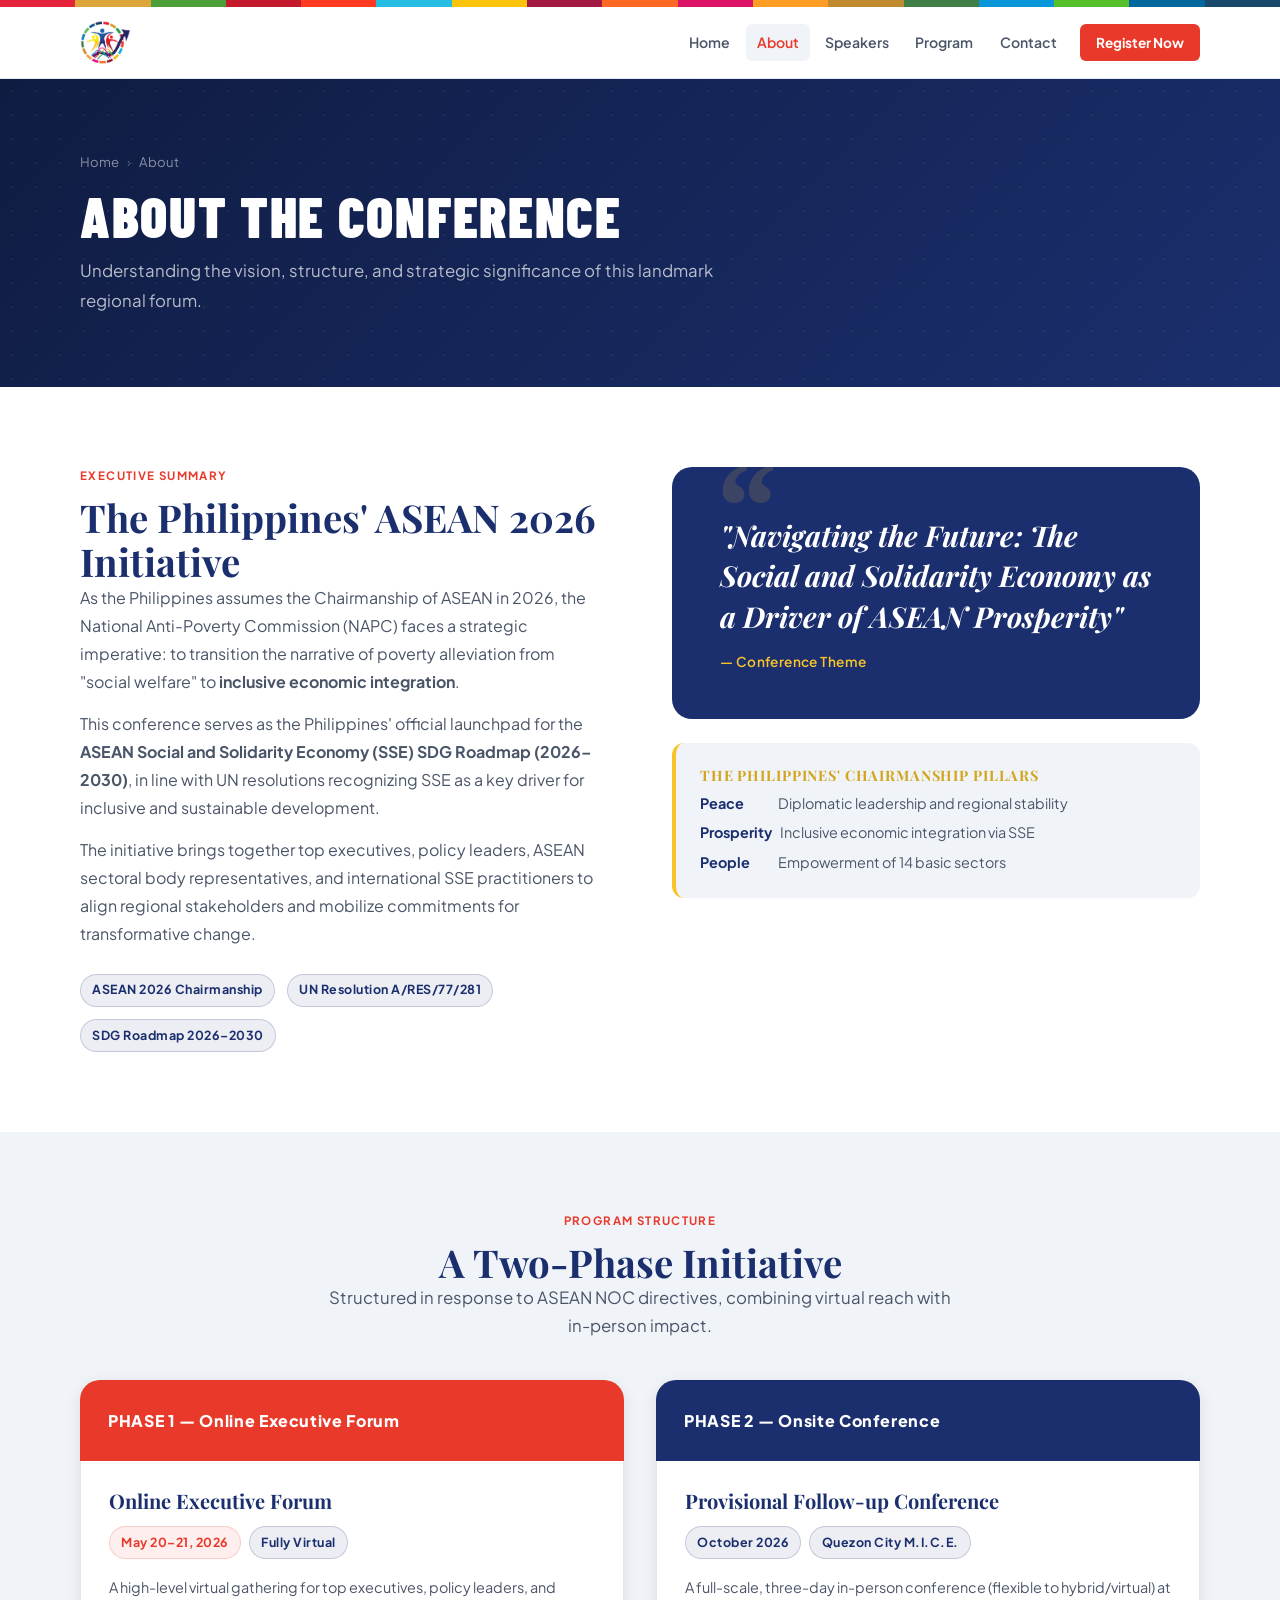
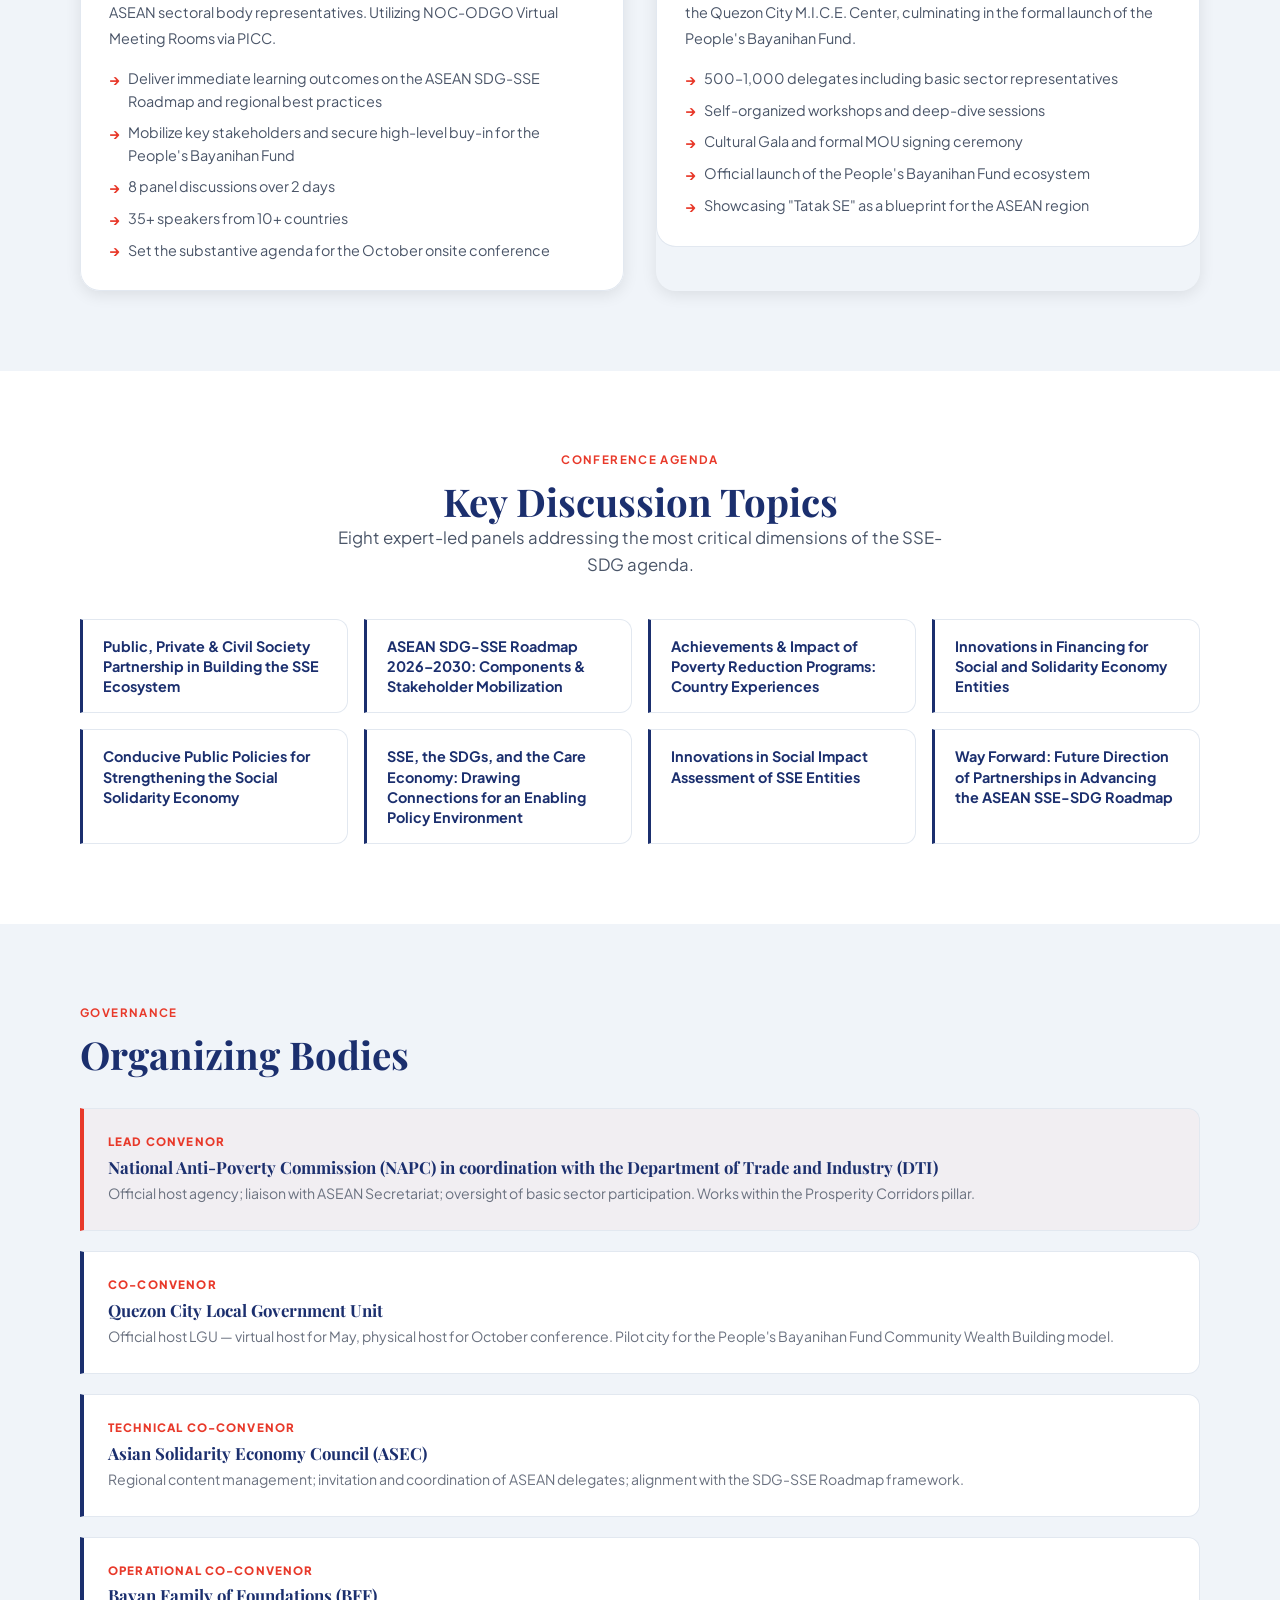
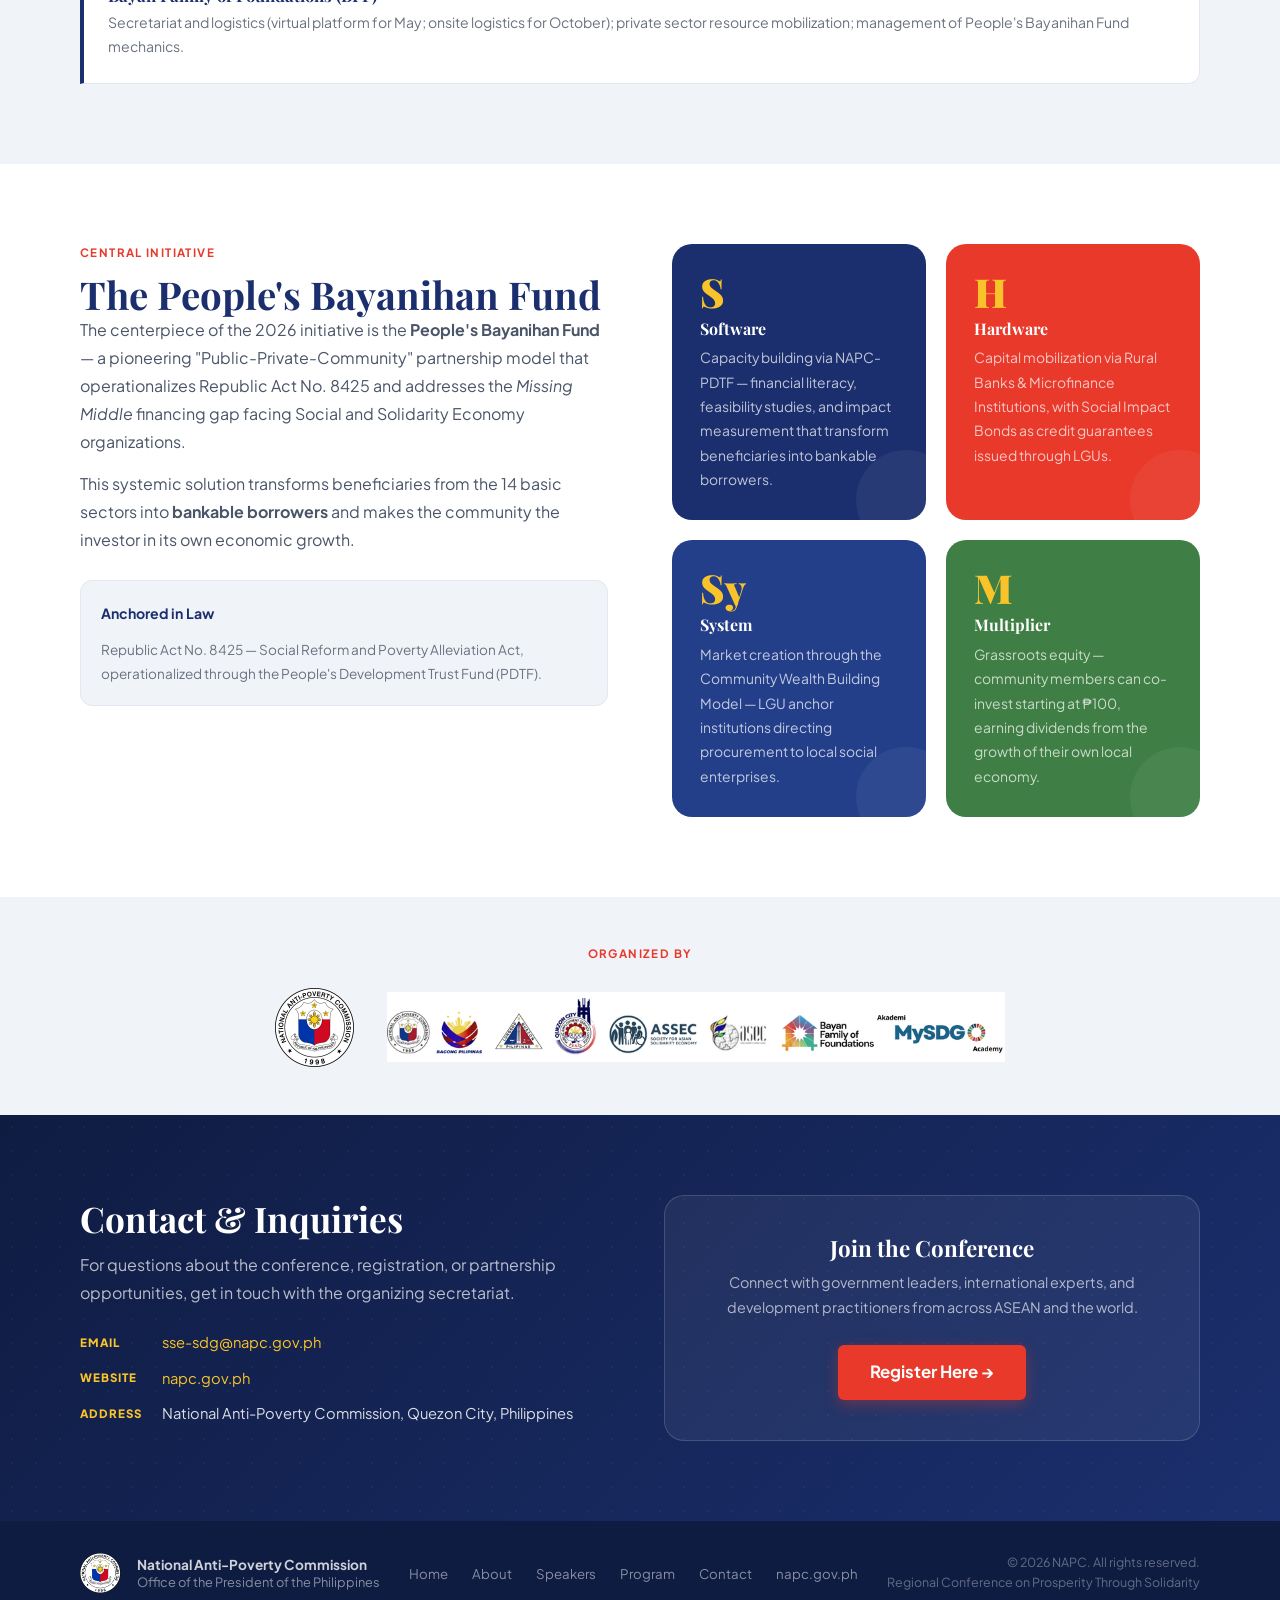
==== about.html @ ad2b01b1 "Initial site build — Regional Conference on Prosperity Through Solidarity 4-page static conference w" ====
<!DOCTYPE html>
<html lang="en">
<head>
  <meta charset="UTF-8">
  <meta name="viewport" content="width=device-width, initial-scale=1.0">
  <meta name="description" content="About the Regional Conference on Prosperity Through Solidarity — the Philippines' flagship ASEAN 2026 event advancing the SSE-SDG Roadmap.">
  <title>About the Conference | Regional Conference on Prosperity Through Solidarity</title>
  <link rel="icon" type="image/png" href="assets/ASEAN SSE-SDG Logos (1).png">
  <link rel="preconnect" href="https://fonts.googleapis.com">
  <link rel="preconnect" href="https://fonts.gstatic.com" crossorigin>
  <link href="https://fonts.googleapis.com/css2?family=Barlow+Condensed:wght@800;900&family=Playfair+Display:ital,wght@0,700;0,900;1,700&family=Plus+Jakarta+Sans:wght@400;500;600;700;800&display=swap" rel="stylesheet">
  <link rel="stylesheet" href="css/styles.css">
</head>
<body>

  <div class="sdg-stripe" aria-hidden="true"></div>

  <nav class="navbar" role="navigation" aria-label="Main navigation">
    <div class="navbar__inner">
      <a href="index.html" class="navbar__logo" aria-label="Conference Home">
        <img src="assets/final ASEAN SSE-SDG Logos.png" alt="Regional Conference on Prosperity Through Solidarity">
      </a>
      <div class="navbar__links">
        <a href="index.html">Home</a>
        <a href="about.html">About</a>
        <a href="speakers.html">Speakers</a>
        <a href="program.html">Program</a>
        <a href="#contact">Contact</a>
        <a href="https://script.google.com/a/macros/napc.gov.ph/s/AKfycbzZeXtimzS8iBM3LqW06zcAxijjSIMkzH2sVChoLCI9BYq02bqpEBQk8j2as5JsU5Lc/exec"
           class="btn-register-nav" target="_blank" rel="noopener noreferrer">Register Now</a>
      </div>
      <button class="navbar__burger" aria-label="Toggle navigation menu" aria-expanded="false">
        <span></span><span></span><span></span>
      </button>
    </div>
  </nav>

  <div class="navbar__mobile" role="navigation" aria-label="Mobile navigation">
    <a href="index.html">Home</a>
    <a href="about.html">About</a>
    <a href="speakers.html">Speakers</a>
    <a href="program.html">Program</a>
    <a href="#contact">Contact</a>
    <a href="https://script.google.com/a/macros/napc.gov.ph/s/AKfycbzZeXtimzS8iBM3LqW06zcAxijjSIMkzH2sVChoLCI9BYq02bqpEBQk8j2as5JsU5Lc/exec"
       class="btn-register-mobile" target="_blank" rel="noopener noreferrer">Register Now →</a>
  </div>

  <!-- ── Page Hero ─────────────────────────────────────── -->
  <section class="page-hero" aria-labelledby="page-title">
    <div class="container">
      <nav class="breadcrumb" aria-label="Breadcrumb">
        <a href="index.html">Home</a>
        <span class="breadcrumb__sep" aria-hidden="true">›</span>
        <span aria-current="page">About</span>
      </nav>
      <h1 id="page-title">About the Conference</h1>
      <p>Understanding the vision, structure, and strategic significance of this landmark regional forum.</p>
    </div>
  </section>

  <!-- ── Executive Summary ─────────────────────────────── -->
  <section class="section" aria-labelledby="summary-heading">
    <div class="container">
      <div class="grid-2" style="align-items:start; gap:4rem;">
        <div class="reveal">
          <span class="section-label">Executive Summary</span>
          <h2 id="summary-heading">The Philippines' ASEAN 2026 Initiative</h2>
          <p>As the Philippines assumes the Chairmanship of ASEAN in 2026, the National Anti-Poverty Commission (NAPC) faces a strategic imperative: to transition the narrative of poverty alleviation from "social welfare" to <strong>inclusive economic integration</strong>.</p>
          <p>This conference serves as the Philippines' official launchpad for the <strong>ASEAN Social and Solidarity Economy (SSE) SDG Roadmap (2026–2030)</strong>, in line with UN resolutions recognizing SSE as a key driver for inclusive and sustainable development.</p>
          <p>The initiative brings together top executives, policy leaders, ASEAN sectoral body representatives, and international SSE practitioners to align regional stakeholders and mobilize commitments for transformative change.</p>
          <br>
          <div style="display:flex;gap:.75rem;flex-wrap:wrap;">
            <span class="badge badge--navy">ASEAN 2026 Chairmanship</span>
            <span class="badge badge--navy">UN Resolution A/RES/77/281</span>
            <span class="badge badge--navy">SDG Roadmap 2026–2030</span>
          </div>
        </div>
        <div class="reveal reveal-delay-2">
          <div class="pullquote">
            "Navigating the Future: The Social and Solidarity Economy as a Driver of ASEAN Prosperity"
            <cite>— Conference Theme</cite>
          </div>
          <div style="margin-top:1.5rem;padding:1.5rem;background:var(--c-surface);border-radius:var(--r-md);border-left:4px solid var(--c-gold);">
            <h4 style="font-size:.9rem;text-transform:uppercase;letter-spacing:.06em;color:var(--c-gold-dark);margin-bottom:.5rem;">The Philippines' Chairmanship Pillars</h4>
            <div style="display:flex;flex-direction:column;gap:.4rem;">
              <div style="font-size:.9rem;color:var(--c-text-2);display:flex;gap:.5rem;"><strong style="color:var(--c-navy);min-width:70px;">Peace</strong> Diplomatic leadership and regional stability</div>
              <div style="font-size:.9rem;color:var(--c-text-2);display:flex;gap:.5rem;"><strong style="color:var(--c-navy);min-width:70px;">Prosperity</strong> Inclusive economic integration via SSE</div>
              <div style="font-size:.9rem;color:var(--c-text-2);display:flex;gap:.5rem;"><strong style="color:var(--c-navy);min-width:70px;">People</strong> Empowerment of 14 basic sectors</div>
            </div>
          </div>
        </div>
      </div>
    </div>
  </section>

  <!-- ── Two-Phase Structure ───────────────────────────── -->
  <section class="section section--surface" aria-labelledby="phases-heading">
    <div class="container">
      <div class="text-center reveal" style="margin-bottom:2.5rem;">
        <span class="section-label">Program Structure</span>
        <h2 id="phases-heading">A Two-Phase Initiative</h2>
        <p class="section-sub">Structured in response to ASEAN NOC directives, combining virtual reach with in-person impact.</p>
      </div>
      <div class="grid-2">
        <div class="phase-card reveal reveal-delay-1">
          <div class="phase-card__header phase-card__header--red">
            PHASE 1 — Online Executive Forum
          </div>
          <div class="phase-card__body">
            <h3>Online Executive Forum</h3>
            <div class="phase-card__meta">
              <span class="badge badge--red">May 20–21, 2026</span>
              <span class="badge badge--navy">Fully Virtual</span>
            </div>
            <p style="font-size:.9rem;color:var(--c-text-2);margin-bottom:1rem;">A high-level virtual gathering for top executives, policy leaders, and ASEAN sectoral body representatives. Utilizing NOC-ODGO Virtual Meeting Rooms via PICC.</p>
            <ul>
              <li>Deliver immediate learning outcomes on the ASEAN SDG-SSE Roadmap and regional best practices</li>
              <li>Mobilize key stakeholders and secure high-level buy-in for the People's Bayanihan Fund</li>
              <li>8 panel discussions over 2 days</li>
              <li>35+ speakers from 10+ countries</li>
              <li>Set the substantive agenda for the October onsite conference</li>
            </ul>
          </div>
        </div>
        <div class="phase-card reveal reveal-delay-2">
          <div class="phase-card__header phase-card__header--navy">
            PHASE 2 — Onsite Conference
          </div>
          <div class="phase-card__body">
            <h3>Provisional Follow-up Conference</h3>
            <div class="phase-card__meta">
              <span class="badge badge--navy">October 2026</span>
              <span class="badge badge--navy">Quezon City M.I.C.E.</span>
            </div>
            <p style="font-size:.9rem;color:var(--c-text-2);margin-bottom:1rem;">A full-scale, three-day in-person conference (flexible to hybrid/virtual) at the Quezon City M.I.C.E. Center, culminating in the formal launch of the People's Bayanihan Fund.</p>
            <ul>
              <li>500–1,000 delegates including basic sector representatives</li>
              <li>Self-organized workshops and deep-dive sessions</li>
              <li>Cultural Gala and formal MOU signing ceremony</li>
              <li>Official launch of the People's Bayanihan Fund ecosystem</li>
              <li>Showcasing "Tatak SE" as a blueprint for the ASEAN region</li>
            </ul>
          </div>
        </div>
      </div>
    </div>
  </section>

  <!-- ── Panel Topics ──────────────────────────────────── -->
  <section class="section" aria-labelledby="topics-heading">
    <div class="container">
      <div class="text-center reveal" style="margin-bottom:2rem;">
        <span class="section-label">Conference Agenda</span>
        <h2 id="topics-heading">Key Discussion Topics</h2>
        <p class="section-sub">Eight expert-led panels addressing the most critical dimensions of the SSE-SDG agenda.</p>
      </div>
      <div class="topics-grid reveal reveal-delay-1">
        <div class="topic-card">
          <div class="topic-card__text">Public, Private &amp; Civil Society Partnership in Building the SSE Ecosystem</div>
        </div>
        <div class="topic-card">
          <div class="topic-card__text">ASEAN SDG-SSE Roadmap 2026–2030: Components &amp; Stakeholder Mobilization</div>
        </div>
        <div class="topic-card">
          <div class="topic-card__text">Achievements &amp; Impact of Poverty Reduction Programs: Country Experiences</div>
        </div>
        <div class="topic-card">
          <div class="topic-card__text">Innovations in Financing for Social and Solidarity Economy Entities</div>
        </div>
        <div class="topic-card">
          <div class="topic-card__text">Conducive Public Policies for Strengthening the Social Solidarity Economy</div>
        </div>
        <div class="topic-card">
          <div class="topic-card__text">SSE, the SDGs, and the Care Economy: Drawing Connections for an Enabling Policy Environment</div>
        </div>
        <div class="topic-card">
          <div class="topic-card__text">Innovations in Social Impact Assessment of SSE Entities</div>
        </div>
        <div class="topic-card">
          <div class="topic-card__text">Way Forward: Future Direction of Partnerships in Advancing the ASEAN SSE-SDG Roadmap</div>
        </div>
      </div>
    </div>
  </section>

  <!-- ── Organizing Bodies ─────────────────────────────── -->
  <section class="section section--surface" aria-labelledby="org-heading">
    <div class="container">
      <div class="reveal" style="margin-bottom:2rem;">
        <span class="section-label">Governance</span>
        <h2 id="org-heading">Organizing Bodies</h2>
      </div>
      <div class="convenors-grid reveal reveal-delay-1">
        <div class="convenor-card convenor-card--lead">
          <div class="convenor-card__label">Lead Convenor</div>
          <h3>National Anti-Poverty Commission (NAPC) in coordination with the Department of Trade and Industry (DTI)</h3>
          <p>Official host agency; liaison with ASEAN Secretariat; oversight of basic sector participation. Works within the Prosperity Corridors pillar.</p>
        </div>
        <div class="convenor-card">
          <div class="convenor-card__label">Co-Convenor</div>
          <h3>Quezon City Local Government Unit</h3>
          <p>Official host LGU — virtual host for May, physical host for October conference. Pilot city for the People's Bayanihan Fund Community Wealth Building model.</p>
        </div>
        <div class="convenor-card">
          <div class="convenor-card__label">Technical Co-Convenor</div>
          <h3>Asian Solidarity Economy Council (ASEC)</h3>
          <p>Regional content management; invitation and coordination of ASEAN delegates; alignment with the SDG-SSE Roadmap framework.</p>
        </div>
        <div class="convenor-card">
          <div class="convenor-card__label">Operational Co-Convenor</div>
          <h3>Bayan Family of Foundations (BFF)</h3>
          <p>Secretariat and logistics (virtual platform for May; onsite logistics for October); private sector resource mobilization; management of People's Bayanihan Fund mechanics.</p>
        </div>
      </div>
    </div>
  </section>

  <!-- ── People's Bayanihan Fund ───────────────────────── -->
  <section class="section" aria-labelledby="fund-heading">
    <div class="container">
      <div class="grid-2" style="align-items:start;gap:4rem;">
        <div class="reveal">
          <span class="section-label">Central Initiative</span>
          <h2 id="fund-heading">The People's Bayanihan Fund</h2>
          <p>The centerpiece of the 2026 initiative is the <strong>People's Bayanihan Fund</strong> — a pioneering "Public-Private-Community" partnership model that operationalizes Republic Act No. 8425 and addresses the <em>Missing Middle</em> financing gap facing Social and Solidarity Economy organizations.</p>
          <p>This systemic solution transforms beneficiaries from the 14 basic sectors into <strong>bankable borrowers</strong> and makes the community the investor in its own economic growth.</p>
          <br>
          <div style="padding:1.25rem;border-radius:var(--r-md);border:1px solid var(--c-border);background:var(--c-surface);">
            <p style="font-size:.88rem;font-weight:700;color:var(--c-navy);margin-bottom:.4rem;">Anchored in Law</p>
            <p style="font-size:.85rem;color:var(--c-text-3);">Republic Act No. 8425 — Social Reform and Poverty Alleviation Act, operationalized through the People's Development Trust Fund (PDTF).</p>
          </div>
        </div>
        <div class="reveal reveal-delay-2">
          <div class="fund-grid">
            <div class="fund-card">
              <div class="fund-card__letter">S</div>
              <h3>Software</h3>
              <p>Capacity building via NAPC-PDTF — financial literacy, feasibility studies, and impact measurement that transform beneficiaries into bankable borrowers.</p>
            </div>
            <div class="fund-card" style="background:var(--c-red);">
              <div class="fund-card__letter">H</div>
              <h3>Hardware</h3>
              <p>Capital mobilization via Rural Banks &amp; Microfinance Institutions, with Social Impact Bonds as credit guarantees issued through LGUs.</p>
            </div>
            <div class="fund-card" style="background:var(--c-navy-mid);">
              <div class="fund-card__letter">Sy</div>
              <h3>System</h3>
              <p>Market creation through the Community Wealth Building Model — LGU anchor institutions directing procurement to local social enterprises.</p>
            </div>
            <div class="fund-card" style="background:#3F7E44;">
              <div class="fund-card__letter">M</div>
              <h3>Multiplier</h3>
              <p>Grassroots equity — community members can co-invest starting at ₱100, earning dividends from the growth of their own local economy.</p>
            </div>
          </div>
        </div>
      </div>
    </div>
  </section>

  <!-- ── Partners ──────────────────────────────────────── -->
  <section class="partners-section" aria-label="Partner organizations">
    <div class="container">
      <div class="partners-section__label">
        <span class="section-label" style="text-align:center;display:block;">Organized by</span>
      </div>
      <div class="partners-logos">
        <img src="assets/Seal_of_the_National_Anti-Poverty_Commission_Philippines.svg.png"
             alt="National Anti-Poverty Commission" class="napc-seal reveal">
        <img src="assets/NAPC Asean Event Social Media Cards.png"
             alt="Partner organizations" class="partners-strip reveal reveal-delay-1"
             style="max-height:70px;">
      </div>
    </div>
  </section>

  <!-- ── Contact ───────────────────────────────────────── -->
  <section id="contact" class="contact-section" aria-labelledby="contact-heading">
    <div class="container">
      <div class="contact-grid">
        <div class="contact-info reveal">
          <h2 class="contact-info__title" id="contact-heading">Contact &amp; Inquiries</h2>
          <p class="contact-info__text">For questions about the conference, registration, or partnership opportunities, get in touch with the organizing secretariat.</p>
          <div class="contact-detail">
            <span class="cd-label">Email</span>
            <a href="mailto:sse-sdg@napc.gov.ph">sse-sdg@napc.gov.ph</a>
          </div>
          <div class="contact-detail">
            <span class="cd-label">Website</span>
            <a href="https://napc.gov.ph" target="_blank" rel="noopener noreferrer">napc.gov.ph</a>
          </div>
          <div class="contact-detail">
            <span class="cd-label">Address</span>
            <span>National Anti-Poverty Commission, Quezon City, Philippines</span>
          </div>
        </div>
        <div class="contact-cta reveal reveal-delay-2">
          <h3>Join the Conference</h3>
          <p>Connect with government leaders, international experts, and development practitioners from across ASEAN and the world.</p>
          <a href="https://script.google.com/a/macros/napc.gov.ph/s/AKfycbzZeXtimzS8iBM3LqW06zcAxijjSIMkzH2sVChoLCI9BYq02bqpEBQk8j2as5JsU5Lc/exec"
             class="btn btn--primary" target="_blank" rel="noopener noreferrer">Register Here →</a>
        </div>
      </div>
    </div>
  </section>

  <footer>
    <div class="footer-inner">
      <div class="footer-left">
        <img src="assets/Seal_of_the_National_Anti-Poverty_Commission_Philippines.svg.png"
             alt="NAPC Seal" class="footer-logo">
        <div class="footer-brand">
          <strong>National Anti-Poverty Commission</strong>
          Office of the President of the Philippines
        </div>
      </div>
      <div class="footer-links">
        <a href="index.html">Home</a>
        <a href="about.html">About</a>
        <a href="speakers.html">Speakers</a>
        <a href="program.html">Program</a>
        <a href="mailto:sse-sdg@napc.gov.ph">Contact</a>
        <a href="https://napc.gov.ph" target="_blank" rel="noopener noreferrer">napc.gov.ph</a>
      </div>
      <div class="footer-copy">
        &copy; 2026 NAPC. All rights reserved.<br>
        Regional Conference on Prosperity Through Solidarity
      </div>
    </div>
  </footer>

  <script src="js/main.js"></script>
</body>
</html>
---- css/styles.css ----
/*
  Regional Conference on Prosperity Through Solidarity
  Accelerating the ASEAN SSE-SDG Roadmap
  Stylesheet — NAPC 2026
*/

/* ─── 1. Custom Properties ────────────────────────────────── */
:root {
  --c-navy:         #1B2F6E;
  --c-navy-dark:    #0F1C42;
  --c-navy-mid:     #243F8A;
  --c-navy-light:   #2E509A;
  --c-red:          #E8392A;
  --c-red-dark:     #C42D20;
  --c-gold:         #F9C42A;
  --c-gold-dark:    #D4A520;
  --c-white:        #FFFFFF;
  --c-surface:      #F0F4F9;
  --c-surface-alt:  #E8ECF3;
  --c-text:         #1A202C;
  --c-text-2:       #4A5568;
  --c-text-3:       #6B7280;
  --c-border:       #E2E8F0;

  --f-display:      'Playfair Display', Georgia, serif;
  --f-title:        'Barlow Condensed', 'Arial Narrow', sans-serif;
  --f-sans:         'Plus Jakarta Sans', system-ui, sans-serif;

  --r-sm:   6px;
  --r-md:   12px;
  --r-lg:   20px;
  --r-xl:   32px;

  --s-sm:   0 1px 4px rgba(0,0,0,.07);
  --s-md:   0 4px 16px rgba(0,0,0,.09);
  --s-lg:   0 8px 40px rgba(0,0,0,.12);
  --s-navy: 0 8px 32px rgba(27,47,110,.28);

  --ease:   cubic-bezier(0.4, 0, 0.2, 1);
  --nav-h:  72px;
  --stripe-h: 7px;
  --max:    1200px;
  --pad:    clamp(1.25rem, 4vw, 2.5rem);
}

/* ─── 2. Reset & Base ─────────────────────────────────────── */
*, *::before, *::after { box-sizing: border-box; margin: 0; padding: 0; }

html { scroll-behavior: smooth; font-size: 16px; }

body {
  font-family: var(--f-sans);
  color: var(--c-text);
  background: var(--c-white);
  line-height: 1.6;
  -webkit-font-smoothing: antialiased;
  padding-top: calc(var(--nav-h) + var(--stripe-h));
}

img { max-width: 100%; height: auto; display: block; }
a { text-decoration: none; color: inherit; }
ul { list-style: none; }
button { cursor: pointer; border: none; background: none; font: inherit; }

/* ─── 3. Typography ──────────────────────────────────────── */
h1, h2, h3, h4 {
  font-family: var(--f-display);
  line-height: 1.15;
  font-weight: 700;
  color: var(--c-navy);
}

h1 { font-size: clamp(2rem, 5vw, 3.5rem); }
h2 { font-size: clamp(1.6rem, 3.5vw, 2.4rem); }
h3 { font-size: clamp(1.2rem, 2.5vw, 1.6rem); }
h4 { font-size: 1.1rem; }

p { font-size: 1rem; color: var(--c-text-2); line-height: 1.75; }
p + p { margin-top: .9em; }

.section-label {
  font-family: var(--f-sans);
  font-size: .72rem;
  font-weight: 700;
  letter-spacing: .12em;
  text-transform: uppercase;
  color: var(--c-red);
  margin-bottom: .6rem;
  display: block;
}

.section-heading {
  margin-bottom: .5rem;
}

.section-sub {
  font-size: 1.05rem;
  color: var(--c-text-2);
  max-width: 52ch;
  margin-bottom: 2.5rem;
  line-height: 1.65;
}

/* ─── 4. Layout Utilities ────────────────────────────────── */
.container {
  max-width: var(--max);
  margin: 0 auto;
  padding-left: var(--pad);
  padding-right: var(--pad);
}

.section {
  padding: clamp(3rem, 7vw, 5rem) 0;
}

.section--navy {
  background: var(--c-navy);
  color: var(--c-white);
}
.section--navy h2, .section--navy h3, .section--navy h4 { color: var(--c-white); }
.section--navy p { color: rgba(255,255,255,.75); }
.section--navy .section-label { color: var(--c-gold); }

.section--surface { background: var(--c-surface); }

.grid-2 { display: grid; grid-template-columns: repeat(2, 1fr); gap: 2rem; }
.grid-3 { display: grid; grid-template-columns: repeat(3, 1fr); gap: 1.5rem; }
.grid-4 { display: grid; grid-template-columns: repeat(4, 1fr); gap: 1.5rem; }

.text-center { text-align: center; }
.text-center .section-sub { margin-left: auto; margin-right: auto; }

/* ─── 5. SDG Stripe ─────────────────────────────────────── */
.sdg-stripe {
  position: fixed;
  top: 0;
  left: 0;
  right: 0;
  height: var(--stripe-h);
  z-index: 1001;
  background: linear-gradient(90deg,
    #E5243B 0% 5.88%,
    #DDA63A 5.88% 11.76%,
    #4C9F38 11.76% 17.65%,
    #C5192D 17.65% 23.53%,
    #FF3A21 23.53% 29.41%,
    #26BDE2 29.41% 35.29%,
    #FCC30B 35.29% 41.18%,
    #A21942 41.18% 47.06%,
    #FD6925 47.06% 52.94%,
    #DD1367 52.94% 58.82%,
    #FD9D24 58.82% 64.71%,
    #BF8B2E 64.71% 70.59%,
    #3F7E44 70.59% 76.47%,
    #0A97D9 76.47% 82.35%,
    #56C02B 82.35% 88.24%,
    #00689D 88.24% 94.12%,
    #19486A 94.12% 100%
  );
}

/* ─── 6. Navigation ─────────────────────────────────────── */
.navbar {
  position: fixed;
  top: var(--stripe-h);
  left: 0;
  right: 0;
  height: var(--nav-h);
  background: var(--c-white);
  z-index: 1000;
  display: flex;
  align-items: center;
  border-bottom: 1px solid var(--c-border);
  transition: box-shadow .3s var(--ease);
}

.navbar.scrolled {
  box-shadow: 0 2px 20px rgba(27,47,110,.12);
}

.navbar__inner {
  max-width: var(--max);
  width: 100%;
  margin: 0 auto;
  padding: 0 var(--pad);
  display: flex;
  align-items: center;
  justify-content: space-between;
  gap: 1.5rem;
}

.navbar__logo {
  display: flex;
  align-items: center;
  flex-shrink: 0;
}

.navbar__logo img {
  height: 46px;
  width: auto;
  max-width: 280px;
  object-fit: contain;
}

.navbar__links {
  display: flex;
  align-items: center;
  gap: .25rem;
}

.navbar__links a {
  font-size: .88rem;
  font-weight: 600;
  color: var(--c-text-2);
  padding: .45rem .7rem;
  border-radius: var(--r-sm);
  transition: color .2s, background .2s;
  white-space: nowrap;
}

.navbar__links a:hover,
.navbar__links a.active {
  color: var(--c-navy);
  background: var(--c-surface);
}

.navbar__links a.active {
  color: var(--c-red);
}

.btn-register-nav {
  margin-left: .5rem;
  background: var(--c-red) !important;
  color: var(--c-white) !important;
  padding: .45rem 1rem !important;
  border-radius: var(--r-sm) !important;
  font-weight: 700 !important;
  font-size: .85rem !important;
  transition: background .2s, transform .15s !important;
}

.btn-register-nav:hover {
  background: var(--c-red-dark) !important;
  transform: translateY(-1px);
}

/* Hamburger */
.navbar__burger {
  display: none;
  flex-direction: column;
  gap: 5px;
  padding: .4rem;
  cursor: pointer;
  flex-shrink: 0;
}

.navbar__burger span {
  display: block;
  width: 22px;
  height: 2px;
  background: var(--c-navy);
  border-radius: 2px;
  transition: transform .3s, opacity .3s;
}

.navbar__burger.open span:nth-child(1) { transform: translateY(7px) rotate(45deg); }
.navbar__burger.open span:nth-child(2) { opacity: 0; }
.navbar__burger.open span:nth-child(3) { transform: translateY(-7px) rotate(-45deg); }

/* Mobile dropdown */
.navbar__mobile {
  display: none;
  position: fixed;
  top: calc(var(--stripe-h) + var(--nav-h));
  left: 0;
  right: 0;
  background: var(--c-white);
  border-top: 1px solid var(--c-border);
  box-shadow: 0 8px 24px rgba(0,0,0,.1);
  z-index: 999;
  padding: 1rem var(--pad) 1.5rem;
  flex-direction: column;
  gap: .25rem;
}

.navbar__mobile.open { display: flex; }

.navbar__mobile a {
  font-size: .95rem;
  font-weight: 600;
  color: var(--c-text-2);
  padding: .65rem .75rem;
  border-radius: var(--r-sm);
  transition: background .2s, color .2s;
}

.navbar__mobile a:hover { background: var(--c-surface); color: var(--c-navy); }
.navbar__mobile a.active { color: var(--c-red); }

.btn-register-mobile {
  margin-top: .5rem;
  background: var(--c-red) !important;
  color: var(--c-white) !important;
  text-align: center;
  border-radius: var(--r-sm) !important;
  font-weight: 700 !important;
}

/* ─── 7. Buttons & Badges ───────────────────────────────── */
.btn {
  display: inline-flex;
  align-items: center;
  gap: .5rem;
  font-family: var(--f-sans);
  font-weight: 700;
  font-size: .95rem;
  padding: .75rem 1.6rem;
  border-radius: var(--r-sm);
  transition: all .2s var(--ease);
  cursor: pointer;
  white-space: nowrap;
}

.btn--primary {
  background: var(--c-red);
  color: var(--c-white);
  box-shadow: 0 4px 14px rgba(232,57,42,.35);
}
.btn--primary:hover {
  background: var(--c-red-dark);
  transform: translateY(-2px);
  box-shadow: 0 6px 20px rgba(232,57,42,.4);
}

.btn--outline-white {
  background: transparent;
  color: var(--c-white);
  border: 2px solid rgba(255,255,255,.5);
}
.btn--outline-white:hover {
  border-color: var(--c-white);
  background: rgba(255,255,255,.1);
  transform: translateY(-2px);
}

.btn--outline-navy {
  background: transparent;
  color: var(--c-navy);
  border: 2px solid var(--c-navy);
}
.btn--outline-navy:hover {
  background: var(--c-navy);
  color: var(--c-white);
  transform: translateY(-2px);
}

.badge {
  display: inline-flex;
  align-items: center;
  gap: .35rem;
  font-size: .78rem;
  font-weight: 700;
  letter-spacing: .04em;
  padding: .35rem .7rem;
  border-radius: 100px;
  white-space: nowrap;
}

.badge--gold {
  background: rgba(249,196,42,.18);
  color: var(--c-gold);
  border: 1px solid rgba(249,196,42,.35);
}

.badge--white {
  background: rgba(255,255,255,.15);
  color: var(--c-white);
  border: 1px solid rgba(255,255,255,.25);
}

.badge--navy {
  background: rgba(27,47,110,.08);
  color: var(--c-navy);
  border: 1px solid rgba(27,47,110,.2);
}

.badge--red {
  background: rgba(232,57,42,.08);
  color: var(--c-red);
  border: 1px solid rgba(232,57,42,.2);
}

/* ─── 8. Hero Section ────────────────────────────────────── */
.hero {
  position: relative;
  min-height: calc(100vh - var(--nav-h) - var(--stripe-h));
  background: linear-gradient(135deg, var(--c-navy-dark) 0%, var(--c-navy) 60%, var(--c-navy-mid) 100%);
  display: flex;
  align-items: center;
  overflow: hidden;
  margin-top: 0;
}

.hero__bg-wheel {
  position: absolute;
  right: -8%;
  top: 50%;
  transform: translateY(-50%);
  width: min(640px, 80vw);
  height: min(640px, 80vw);
  pointer-events: none;
  z-index: 0;
}

.hero__bg-wheel-ring {
  width: 100%;
  height: 100%;
  border-radius: 50%;
  background: conic-gradient(
    from 90deg,
    #E5243B 0deg 21.2deg,
    #DDA63A 21.2deg 42.4deg,
    #4C9F38 42.4deg 63.5deg,
    #C5192D 63.5deg 84.7deg,
    #FF3A21 84.7deg 105.9deg,
    #26BDE2 105.9deg 127.1deg,
    #FCC30B 127.1deg 148.2deg,
    #A21942 148.2deg 169.4deg,
    #FD6925 169.4deg 190.6deg,
    #DD1367 190.6deg 211.8deg,
    #FD9D24 211.8deg 232.9deg,
    #BF8B2E 232.9deg 254.1deg,
    #3F7E44 254.1deg 275.3deg,
    #0A97D9 275.3deg 296.5deg,
    #56C02B 296.5deg 317.6deg,
    #00689D 317.6deg 338.8deg,
    #19486A 338.8deg 360deg
  );
  opacity: 0.13;
  animation: heroWheelSpin 120s linear infinite;
}

.hero__bg-wheel-core {
  position: absolute;
  top: 50%;
  left: 50%;
  transform: translate(-50%, -50%);
  width: 74%;
  height: 74%;
  border-radius: 50%;
  background: var(--c-navy-dark);
  opacity: 0.9;
}

@keyframes heroWheelSpin {
  from { transform: rotate(0deg); }
  to   { transform: rotate(360deg); }
}

/* subtle dot grid overlay */
.hero::before {
  content: '';
  position: absolute;
  inset: 0;
  background-image: radial-gradient(rgba(255,255,255,.06) 1px, transparent 1px);
  background-size: 28px 28px;
  z-index: 0;
}

.hero__inner {
  position: relative;
  z-index: 1;
  width: 100%;
  max-width: var(--max);
  margin: 0 auto;
  padding: 0 var(--pad);
}

.hero__content {
  max-width: 720px;
  padding: clamp(4rem, 10vw, 7rem) 0;
}

.hero__eyebrow {
  display: inline-flex;
  align-items: center;
  gap: .5rem;
  font-size: .78rem;
  font-weight: 700;
  letter-spacing: .12em;
  text-transform: uppercase;
  color: var(--c-gold);
  margin-bottom: 1.25rem;
  padding: .3rem .8rem;
  border: 1px solid rgba(249,196,42,.3);
  border-radius: 100px;
  background: rgba(249,196,42,.08);
}

.hero__title {
  font-family: var(--f-title);
  font-size: clamp(2rem, 5vw, 3.8rem);
  font-weight: 900;
  text-transform: uppercase;
  letter-spacing: .03em;
  color: var(--c-white);
  line-height: .92;
  margin-bottom: .85rem;
}

.hero__subtitle {
  font-family: var(--f-display);
  font-size: clamp(1.05rem, 2.2vw, 1.45rem);
  color: var(--c-red);
  font-style: italic;
  font-weight: 700;
  margin-bottom: 1.75rem;
}

.hero__meta {
  display: flex;
  flex-wrap: wrap;
  gap: .6rem;
  margin-bottom: 2.5rem;
}

.hero__actions {
  display: flex;
  flex-wrap: wrap;
  gap: .9rem;
}

/* Hero stats (bottom of hero) */
.hero__stats {
  position: relative;
  z-index: 1;
  margin-top: auto;
}

/* ─── 9. Stats Bar ───────────────────────────────────────── */
.stats-bar {
  background: var(--c-white);
  border-bottom: 1px solid var(--c-border);
  padding: 0;
}

.stats-bar__inner {
  display: grid;
  grid-template-columns: repeat(4, 1fr);
  max-width: var(--max);
  margin: 0 auto;
}

.stat-item {
  padding: 1.6rem var(--pad);
  text-align: center;
  border-right: 1px solid var(--c-border);
}
.stat-item:last-child { border-right: none; }

.stat-item__number {
  font-family: var(--f-display);
  font-size: 2.2rem;
  font-weight: 900;
  color: var(--c-navy);
  line-height: 1;
  margin-bottom: .3rem;
}

.stat-item__number span {
  color: var(--c-red);
}

.stat-item__label {
  font-size: .82rem;
  font-weight: 600;
  color: var(--c-text-3);
  letter-spacing: .04em;
  text-transform: uppercase;
}

/* ─── 10. Cards ──────────────────────────────────────────── */
.card {
  background: var(--c-white);
  border-radius: var(--r-md);
  border: 1px solid var(--c-border);
  padding: 1.75rem;
  transition: transform .25s var(--ease), box-shadow .25s var(--ease);
}

.card:hover {
  transform: translateY(-4px);
  box-shadow: var(--s-lg);
}

.card--navy {
  background: var(--c-navy);
  border-color: var(--c-navy-mid);
  color: var(--c-white);
}
.card--navy h3, .card--navy h4 { color: var(--c-white); }
.card--navy p { color: rgba(255,255,255,.75); }

.card__icon {
  width: 48px;
  height: 48px;
  border-radius: var(--r-md);
  background: var(--c-surface);
  display: flex;
  align-items: center;
  justify-content: center;
  margin-bottom: 1rem;
  font-size: 1.4rem;
}

.card--navy .card__icon {
  background: rgba(255,255,255,.12);
}

/* Phase cards */
.phase-card {
  border-radius: var(--r-lg);
  overflow: hidden;
  box-shadow: var(--s-md);
}

.phase-card__header {
  padding: 1.75rem;
  font-weight: 800;
  font-size: 1rem;
  letter-spacing: .04em;
  color: var(--c-white);
  display: flex;
  align-items: center;
  gap: .6rem;
}

.phase-card__header--red { background: var(--c-red); }
.phase-card__header--navy { background: var(--c-navy); }

.phase-card__body {
  background: var(--c-white);
  padding: 1.75rem;
  border: 1px solid var(--c-border);
  border-top: none;
  border-radius: 0 0 var(--r-lg) var(--r-lg);
}

.phase-card__body h3 {
  font-size: 1.25rem;
  margin-bottom: .3rem;
}

.phase-card__meta {
  display: flex;
  flex-wrap: wrap;
  gap: .5rem;
  margin: .85rem 0 1rem;
}

.phase-card__body ul {
  display: flex;
  flex-direction: column;
  gap: .5rem;
}

.phase-card__body ul li {
  font-size: .9rem;
  color: var(--c-text-2);
  display: flex;
  align-items: flex-start;
  gap: .5rem;
}

.phase-card__body ul li::before {
  content: '→';
  color: var(--c-red);
  font-weight: 700;
  flex-shrink: 0;
  margin-top: .05rem;
}

/* ─── 11. Speaker Cards ──────────────────────────────────── */
.speakers-section .grid-3 {
  gap: 1.25rem;
}

.speaker-card {
  background: var(--c-white);
  border-radius: var(--r-md);
  border: 1px solid var(--c-border);
  padding: 1.5rem;
  display: flex;
  flex-direction: column;
  align-items: center;
  text-align: center;
  transition: transform .25s var(--ease), box-shadow .25s var(--ease);
}

.speaker-card:hover {
  transform: translateY(-4px);
  box-shadow: var(--s-md);
  border-color: transparent;
}

.speaker-avatar {
  width: 76px;
  height: 76px;
  border-radius: 50%;
  display: flex;
  align-items: center;
  justify-content: center;
  font-family: var(--f-display);
  font-size: 1.3rem;
  font-weight: 900;
  color: var(--c-white);
  margin-bottom: 1rem;
  flex-shrink: 0;
  letter-spacing: -.01em;
  position: relative;
  overflow: hidden;
}

.speaker-avatar::after {
  content: '';
  position: absolute;
  inset: 0;
  border-radius: 50%;
  background: linear-gradient(135deg, rgba(255,255,255,.2) 0%, transparent 60%);
  pointer-events: none;
}

.speaker-avatar img {
  width: 100%;
  height: 100%;
  object-fit: cover;
  border-radius: 50%;
  display: block;
}

.speaker-card__name {
  font-family: var(--f-display);
  font-size: 1rem;
  font-weight: 700;
  color: var(--c-navy);
  margin-bottom: .2rem;
  line-height: 1.25;
}

.speaker-card__role {
  font-size: .8rem;
  font-weight: 600;
  color: var(--c-red);
  text-transform: uppercase;
  letter-spacing: .05em;
  margin-bottom: .35rem;
}

.speaker-card__org {
  font-size: .83rem;
  color: var(--c-text-2);
  line-height: 1.4;
  margin-bottom: .6rem;
}

.speaker-card__country {
  font-size: .78rem;
  font-weight: 700;
  color: var(--c-text-3);
  display: flex;
  align-items: center;
  gap: .3rem;
}

.speaker-card__panel-tag {
  display: inline-block;
  margin-top: .5rem;
  font-size: .72rem;
  font-weight: 700;
  letter-spacing: .05em;
  text-transform: uppercase;
  color: var(--c-navy);
  background: var(--c-surface);
  padding: .2rem .55rem;
  border-radius: 100px;
}

/* Panel section headers on speakers page */
.panel-section {
  margin-bottom: 3rem;
}

.panel-section__header {
  display: flex;
  align-items: center;
  gap: 1rem;
  margin-bottom: 1.5rem;
  padding-bottom: .75rem;
  border-bottom: 2px solid var(--c-border);
}

.panel-section__num {
  width: 36px;
  height: 36px;
  border-radius: 50%;
  background: var(--c-navy);
  color: var(--c-white);
  display: flex;
  align-items: center;
  justify-content: center;
  font-size: .8rem;
  font-weight: 800;
  flex-shrink: 0;
}

.panel-section__title {
  font-family: var(--f-sans);
  font-size: 1rem;
  font-weight: 700;
  color: var(--c-navy);
  line-height: 1.3;
}

.panel-section__topic {
  font-style: italic;
  font-size: .88rem;
  color: var(--c-text-3);
  font-weight: 400;
}

/* ─── 12. Program Schedule ───────────────────────────────── */
.program-tabs {
  display: flex;
  gap: .5rem;
  margin-bottom: 2rem;
  border-bottom: 2px solid var(--c-border);
  padding-bottom: 0;
}

.program-tab {
  font-family: var(--f-sans);
  font-size: 1rem;
  font-weight: 700;
  color: var(--c-text-3);
  padding: .75rem 1.5rem;
  border-radius: var(--r-sm) var(--r-sm) 0 0;
  cursor: pointer;
  border: 2px solid transparent;
  border-bottom: none;
  transition: all .2s var(--ease);
  position: relative;
  bottom: -2px;
}

.program-tab:hover { color: var(--c-navy); }

.program-tab.active {
  color: var(--c-navy);
  background: var(--c-white);
  border-color: var(--c-border);
  border-bottom-color: var(--c-white);
}

.program-day { display: none; }
.program-day.active { display: block; }

.schedule-item {
  display: grid;
  grid-template-columns: 120px 1fr;
  gap: 0;
  margin-bottom: 0;
  position: relative;
}

.schedule-item::before {
  content: '';
  position: absolute;
  left: 119px;
  top: 0;
  bottom: 0;
  width: 2px;
  background: var(--c-border);
  z-index: 0;
}

.schedule-item:first-child .schedule-time::before { border-radius: 50% 50% 0 0; }
.schedule-item:last-child .schedule-time::before { border-radius: 0 0 50% 50%; }

.schedule-time {
  padding: 1.25rem 1.5rem 1.25rem 0;
  font-size: .82rem;
  font-weight: 700;
  color: var(--c-text-3);
  text-align: right;
  position: relative;
  z-index: 1;
}

.schedule-time .dot {
  position: absolute;
  right: -6px;
  top: 50%;
  transform: translateY(-50%);
  width: 12px;
  height: 12px;
  border-radius: 50%;
  background: var(--c-border);
  border: 2px solid var(--c-white);
  z-index: 2;
}

.schedule-content {
  padding: 1rem 0 1rem 2rem;
  position: relative;
  z-index: 1;
}

.schedule-content__title {
  font-weight: 700;
  font-size: .95rem;
  color: var(--c-text);
  margin-bottom: .2rem;
}

.schedule-content__speakers {
  font-size: .83rem;
  color: var(--c-text-3);
  line-height: 1.5;
}

.schedule-item--panel .schedule-time .dot { background: var(--c-navy); }
.schedule-item--panel .schedule-content {
  background: rgba(27,47,110,.04);
  border-radius: 0 var(--r-md) var(--r-md) 0;
  padding: 1.1rem 1.25rem 1.1rem 2rem;
  margin-left: 0;
}

.schedule-item--panel .schedule-content__title {
  color: var(--c-navy);
  font-size: 1rem;
}

.schedule-item--panel .schedule-content__topic {
  font-style: italic;
  font-size: .85rem;
  color: var(--c-text-2);
  margin-bottom: .5rem;
}

.schedule-item--break .schedule-time .dot { background: var(--c-border); }
.schedule-item--keynote .schedule-time .dot { background: var(--c-red); }
.schedule-item--keynote .schedule-content__title { color: var(--c-red); }

.panel-badge {
  display: inline-block;
  font-size: .72rem;
  font-weight: 800;
  letter-spacing: .06em;
  text-transform: uppercase;
  color: var(--c-white);
  background: var(--c-navy);
  padding: .18rem .5rem;
  border-radius: 4px;
  margin-bottom: .35rem;
}

/* ─── 13. About Page Sections ───────────────────────────── */
.pullquote {
  font-family: var(--f-display);
  font-size: clamp(1.3rem, 3vw, 1.8rem);
  font-weight: 700;
  color: var(--c-white);
  line-height: 1.4;
  font-style: italic;
  padding: 3rem;
  background: var(--c-navy);
  border-radius: var(--r-lg);
  position: relative;
  overflow: hidden;
}

.pullquote::before {
  content: '\201C';
  position: absolute;
  top: -0.2em;
  left: .3em;
  font-size: 8rem;
  color: rgba(249,196,42,.15);
  font-family: Georgia, serif;
  line-height: 1;
  pointer-events: none;
}

.pullquote cite {
  display: block;
  font-size: .85rem;
  font-style: normal;
  font-family: var(--f-sans);
  font-weight: 600;
  color: var(--c-gold);
  margin-top: 1rem;
  letter-spacing: .03em;
}

.topics-grid {
  display: grid;
  grid-template-columns: repeat(auto-fill, minmax(220px, 1fr));
  gap: 1rem;
}

.topic-card {
  background: var(--c-white);
  border: 1px solid var(--c-border);
  border-left: 3px solid var(--c-navy);
  border-radius: 0 var(--r-md) var(--r-md) 0;
  padding: 1rem 1.25rem;
  transition: transform .2s, box-shadow .2s, border-left-color .2s;
}

.topic-card:hover {
  transform: translateY(-2px);
  box-shadow: var(--s-md);
  border-left-color: var(--c-red);
}

.topic-card__text {
  font-size: .9rem;
  font-weight: 700;
  color: var(--c-navy);
  line-height: 1.4;
}

.convenors-grid {
  display: grid;
  grid-template-columns: 1fr;
  gap: 1.25rem;
}

.convenor-card {
  background: var(--c-white);
  border: 1px solid var(--c-border);
  border-left: 4px solid var(--c-navy);
  border-radius: 0 var(--r-md) var(--r-md) 0;
  padding: 1.5rem;
}

.convenor-card--lead {
  border-left-color: var(--c-red);
  background: rgba(232,57,42,.03);
}

.convenor-card__label {
  font-size: .72rem;
  font-weight: 800;
  text-transform: uppercase;
  letter-spacing: .1em;
  color: var(--c-red);
  margin-bottom: .4rem;
}

.convenor-card--lead .convenor-card__label { color: var(--c-red); }

.convenor-card h3 {
  font-size: 1.05rem;
  margin-bottom: .25rem;
}

.convenor-card p {
  font-size: .88rem;
  color: var(--c-text-3);
}

.fund-grid {
  display: grid;
  grid-template-columns: repeat(2, 1fr);
  gap: 1.25rem;
}

.fund-card {
  background: var(--c-navy);
  border-radius: var(--r-lg);
  padding: 1.75rem;
  color: var(--c-white);
  position: relative;
  overflow: hidden;
}

.fund-card::after {
  content: '';
  position: absolute;
  bottom: -30px;
  right: -30px;
  width: 100px;
  height: 100px;
  border-radius: 50%;
  background: rgba(255,255,255,.05);
}

.fund-card__letter {
  font-family: var(--f-display);
  font-size: 2.5rem;
  font-weight: 900;
  color: var(--c-gold);
  line-height: 1;
  margin-bottom: .5rem;
}

.fund-card h3 {
  color: var(--c-white);
  font-size: 1rem;
  margin-bottom: .5rem;
}

.fund-card p {
  color: rgba(255,255,255,.72);
  font-size: .87rem;
}

/* ─── 14. Partners Section ──────────────────────────────── */
.partners-section {
  background: var(--c-surface);
  padding: 3rem 0;
}

.partners-section__label {
  text-align: center;
  margin-bottom: 1.5rem;
}

.partners-logos {
  display: flex;
  align-items: center;
  justify-content: center;
  gap: 2rem;
  flex-wrap: wrap;
}

.partners-strip {
  max-width: 100%;
  width: auto;
  max-height: 80px;
  object-fit: contain;
  filter: grayscale(30%);
  transition: filter .2s;
}

.partners-strip:hover { filter: grayscale(0%); }

.napc-seal {
  width: 80px;
  height: 80px;
  object-fit: contain;
}

/* ─── 15. Contact Section ───────────────────────────────── */
.contact-section {
  background: linear-gradient(135deg, var(--c-navy-dark), var(--c-navy));
  padding: clamp(3rem, 7vw, 5rem) 0;
  position: relative;
  overflow: hidden;
}

.contact-section::before {
  content: '';
  position: absolute;
  inset: 0;
  background-image: radial-gradient(rgba(255,255,255,.04) 1px, transparent 1px);
  background-size: 24px 24px;
}

.contact-section .container { position: relative; z-index: 1; }

.contact-grid {
  display: grid;
  grid-template-columns: 1fr 1fr;
  gap: 3rem;
  align-items: center;
}

.contact-info__title {
  font-family: var(--f-display);
  font-size: clamp(1.6rem, 3vw, 2.2rem);
  color: var(--c-white);
  margin-bottom: .75rem;
}

.contact-info__text {
  color: rgba(255,255,255,.7);
  margin-bottom: 1.5rem;
}

.contact-detail {
  display: flex;
  align-items: flex-start;
  gap: .75rem;
  color: rgba(255,255,255,.85);
  font-size: .92rem;
  margin-bottom: .75rem;
}

.cd-label {
  font-size: .72rem;
  font-weight: 800;
  text-transform: uppercase;
  letter-spacing: .09em;
  color: var(--c-gold);
  min-width: 70px;
  flex-shrink: 0;
  padding-top: .15rem;
}

.contact-detail a {
  color: var(--c-gold);
  transition: color .2s;
}
.contact-detail a:hover { color: var(--c-white); }

.contact-cta {
  background: rgba(255,255,255,.06);
  border: 1px solid rgba(255,255,255,.15);
  border-radius: var(--r-lg);
  padding: 2.5rem;
  text-align: center;
}

.contact-cta h3 {
  color: var(--c-white);
  font-size: 1.4rem;
  margin-bottom: .5rem;
}

.contact-cta p {
  color: rgba(255,255,255,.65);
  font-size: .9rem;
  margin-bottom: 1.5rem;
}

.contact-cta .btn--primary {
  font-size: 1.05rem;
  padding: .9rem 2rem;
}

/* ─── 16. Footer ─────────────────────────────────────────── */
footer {
  background: var(--c-navy-dark);
  color: rgba(255,255,255,.6);
  padding: 2rem 0;
}

.footer-inner {
  max-width: var(--max);
  margin: 0 auto;
  padding: 0 var(--pad);
  display: flex;
  align-items: center;
  justify-content: space-between;
  flex-wrap: wrap;
  gap: 1rem;
}

.footer-left {
  display: flex;
  align-items: center;
  gap: 1rem;
}

.footer-logo {
  height: 40px;
  width: auto;
  object-fit: contain;
}

.footer-brand {
  font-size: .8rem;
  line-height: 1.4;
  color: rgba(255,255,255,.5);
}

.footer-brand strong {
  display: block;
  color: rgba(255,255,255,.8);
  font-size: .85rem;
}

.footer-links {
  display: flex;
  gap: 1.5rem;
  flex-wrap: wrap;
}

.footer-links a {
  font-size: .83rem;
  color: rgba(255,255,255,.5);
  transition: color .2s;
}
.footer-links a:hover { color: var(--c-gold); }

.footer-copy {
  font-size: .78rem;
  color: rgba(255,255,255,.35);
  text-align: right;
}

/* ─── 17. Page-level Hero (inner pages) ─────────────────── */
.page-hero {
  background: linear-gradient(135deg, var(--c-navy-dark) 0%, var(--c-navy) 100%);
  padding: clamp(3rem, 6vw, 4.5rem) 0;
  position: relative;
  overflow: hidden;
}

.page-hero::before {
  content: '';
  position: absolute;
  inset: 0;
  background-image: radial-gradient(rgba(255,255,255,.05) 1px, transparent 1px);
  background-size: 24px 24px;
}

.page-hero .container { position: relative; z-index: 1; }

.breadcrumb {
  display: flex;
  align-items: center;
  gap: .5rem;
  font-size: .82rem;
  color: rgba(255,255,255,.5);
  margin-bottom: .75rem;
}

.breadcrumb a {
  color: rgba(255,255,255,.5);
  transition: color .2s;
}
.breadcrumb a:hover { color: var(--c-gold); }
.breadcrumb__sep { color: rgba(255,255,255,.3); }

.page-hero h1 {
  font-family: var(--f-title);
  font-weight: 900;
  text-transform: uppercase;
  letter-spacing: .03em;
  color: var(--c-white);
  margin-bottom: .5rem;
}

.page-hero p {
  color: rgba(255,255,255,.7);
  font-size: 1.05rem;
  max-width: 55ch;
}

/* ─── 18. About Teaser on Home ───────────────────────────── */
.about-teaser {
  display: grid;
  grid-template-columns: 1fr 1fr;
  gap: 4rem;
  align-items: center;
}

.about-teaser__themes {
  display: flex;
  flex-direction: column;
  gap: .6rem;
  margin-top: 1.5rem;
}

.theme-item {
  display: flex;
  align-items: center;
  gap: .75rem;
  font-size: .9rem;
  font-weight: 600;
  color: var(--c-text-2);
}

.theme-item::before {
  content: '';
  width: 10px;
  height: 10px;
  border-radius: 50%;
  flex-shrink: 0;
}

.theme-item:nth-child(1)::before { background: #E5243B; }
.theme-item:nth-child(2)::before { background: #4C9F38; }
.theme-item:nth-child(3)::before { background: #26BDE2; }
.theme-item:nth-child(4)::before { background: #FD6925; }
.theme-item:nth-child(5)::before { background: #A21942; }
.theme-item:nth-child(6)::before { background: #FCC30B; }
.theme-item:nth-child(7)::before { background: #3F7E44; }
.theme-item:nth-child(8)::before { background: #00689D; }

/* ─── 19. Reveal Animations ──────────────────────────────── */
.reveal {
  opacity: 0;
  transform: translateY(24px);
  transition: opacity .65s var(--ease), transform .65s var(--ease);
}

.reveal.visible {
  opacity: 1;
  transform: translateY(0);
}

.reveal-delay-1 { transition-delay: .1s; }
.reveal-delay-2 { transition-delay: .2s; }
.reveal-delay-3 { transition-delay: .3s; }
.reveal-delay-4 { transition-delay: .4s; }

/* ─── 20. Responsive ─────────────────────────────────────── */
@media (max-width: 1024px) {
  .stats-bar__inner { grid-template-columns: repeat(2, 1fr); }
  .stat-item:nth-child(2) { border-right: none; }
  .stat-item:nth-child(3) { border-top: 1px solid var(--c-border); }
  .stat-item:nth-child(4) { border-top: 1px solid var(--c-border); border-right: none; }

  .contact-grid { grid-template-columns: 1fr; gap: 2rem; }
  .fund-grid { grid-template-columns: 1fr; }
  .about-teaser { grid-template-columns: 1fr; gap: 2rem; }
  .grid-4 { grid-template-columns: repeat(2, 1fr); }
}

@media (max-width: 768px) {
  .navbar__links { display: none; }
  .navbar__burger { display: flex; }
  .navbar__logo img { height: 38px; }

  .hero__bg-wheel { display: none; }
  .hero__content { max-width: 100%; }

  .stats-bar__inner { grid-template-columns: repeat(2, 1fr); }

  .grid-2, .grid-3 { grid-template-columns: 1fr; }
  .grid-4 { grid-template-columns: repeat(2, 1fr); }

  .about-teaser { grid-template-columns: 1fr; }

  .phase-card { margin-bottom: 1rem; }

  .schedule-item { grid-template-columns: 90px 1fr; }
  .schedule-item::before { left: 89px; }

  .footer-inner { flex-direction: column; align-items: flex-start; }
  .footer-copy { text-align: left; }

  .contact-grid { grid-template-columns: 1fr; }

  .fund-grid { grid-template-columns: 1fr; }
  .topics-grid { grid-template-columns: 1fr; }

  .pullquote { padding: 2rem 1.5rem; }
  .pullquote::before { font-size: 5rem; }
}

@media (max-width: 480px) {
  .stats-bar__inner { grid-template-columns: repeat(2, 1fr); }
  .hero__actions { flex-direction: column; }
  .btn { justify-content: center; }
  .grid-4 { grid-template-columns: 1fr; }
  .hero__meta { gap: .4rem; }
  .program-tabs { gap: .25rem; }
  .program-tab { padding: .6rem .9rem; font-size: .9rem; }
  .schedule-item { grid-template-columns: 80px 1fr; }
  .schedule-item::before { left: 79px; }
}
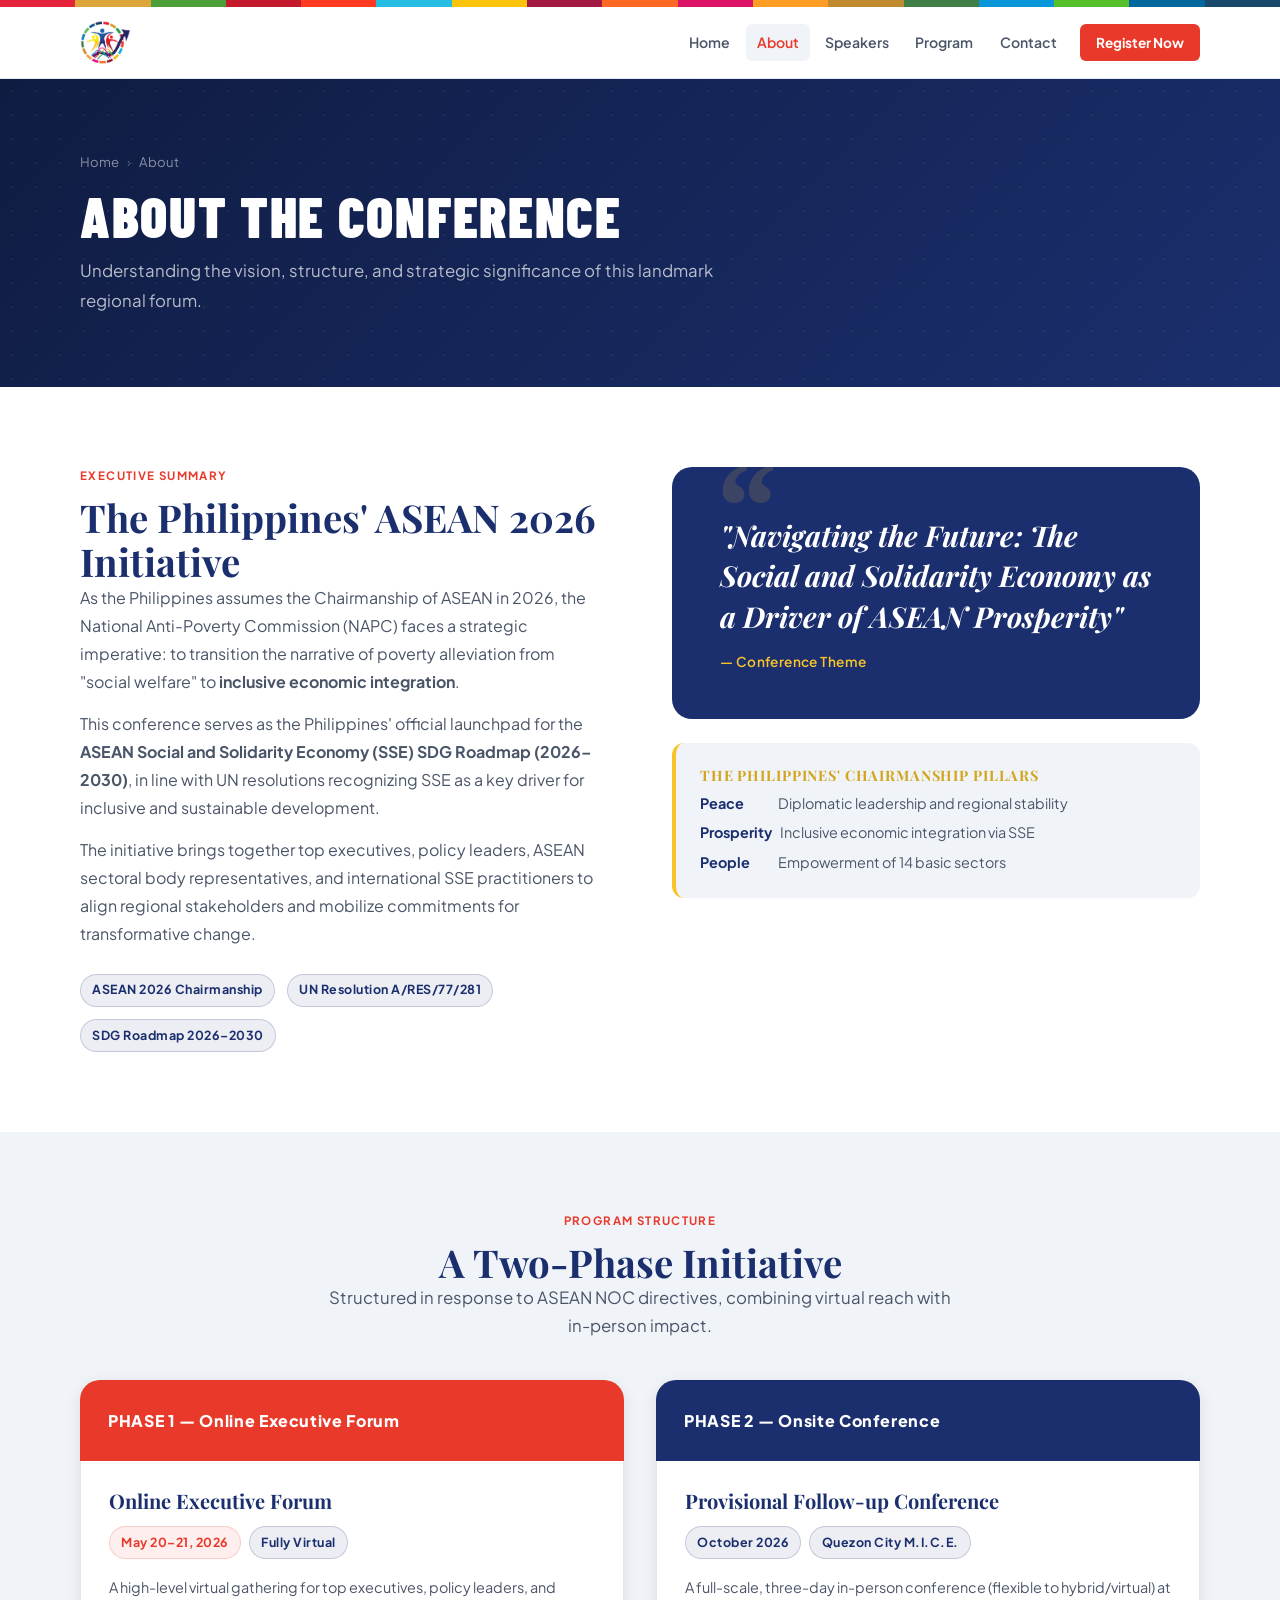
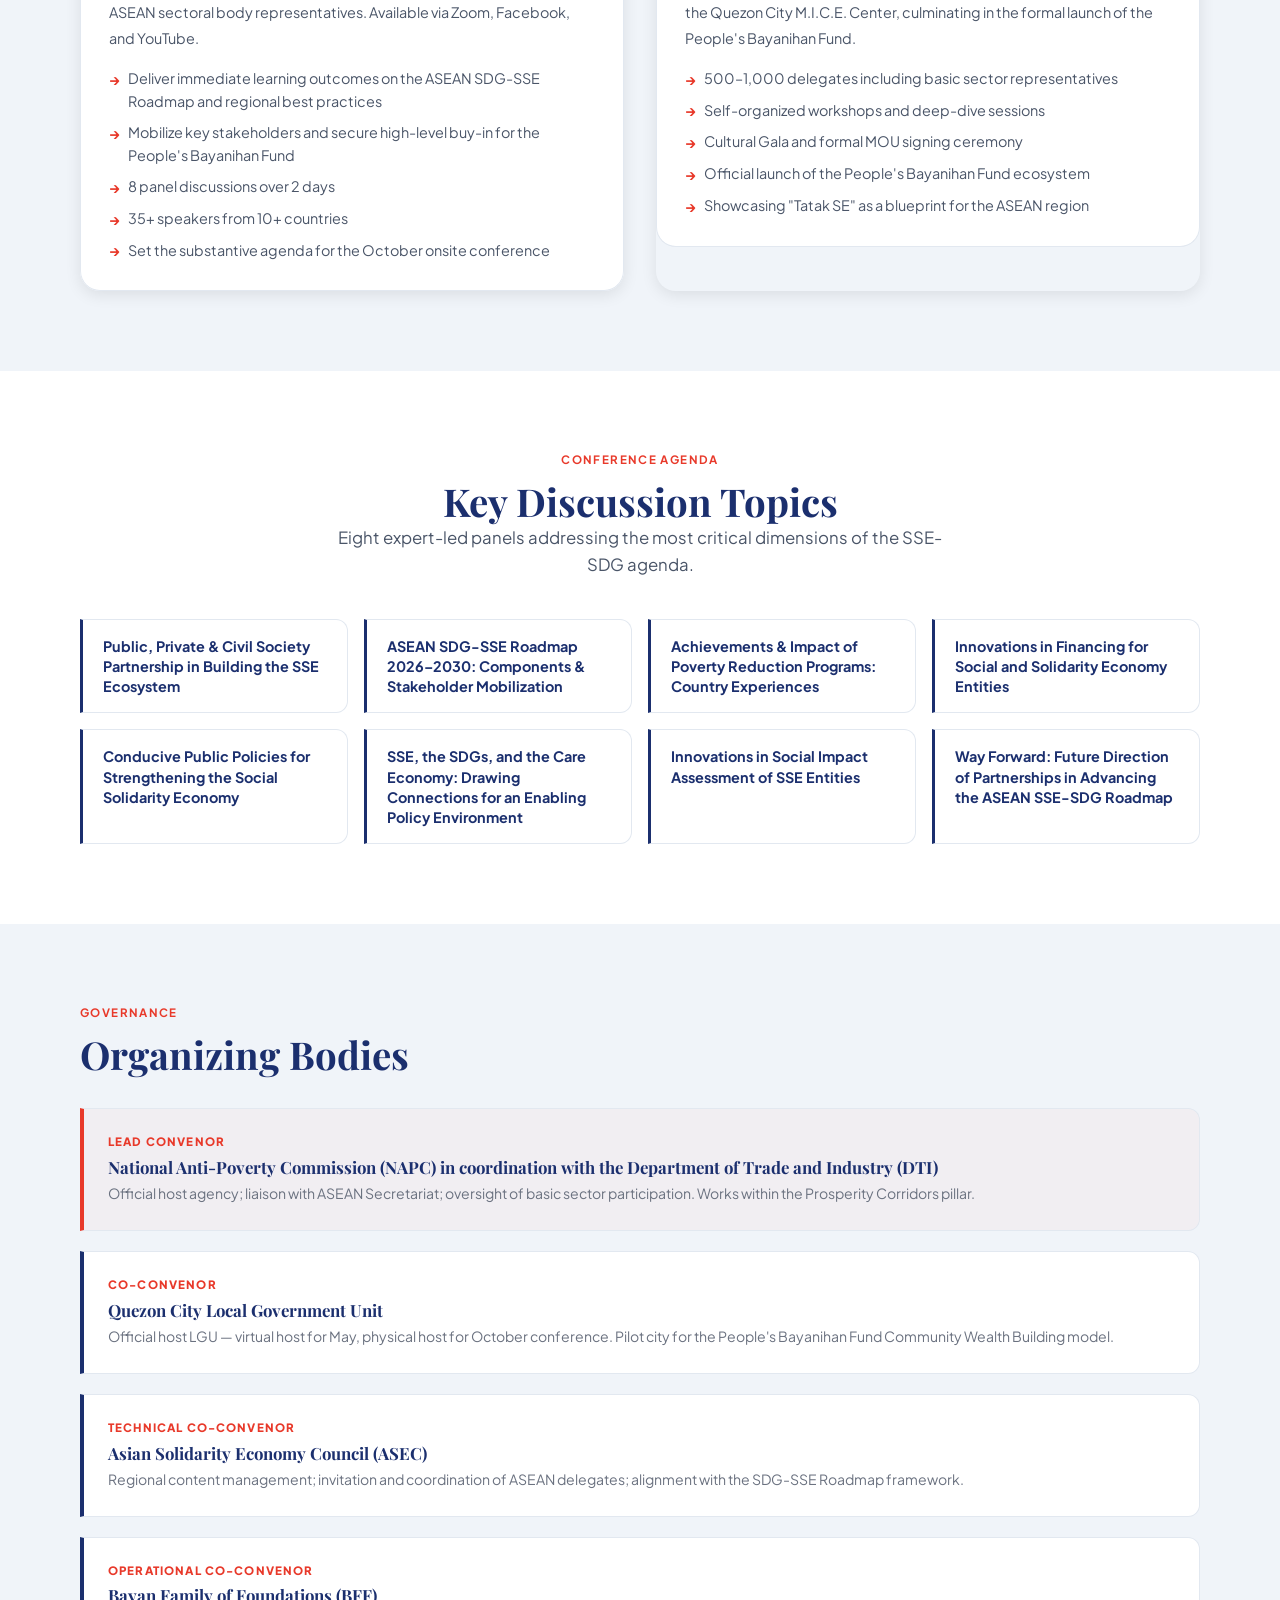
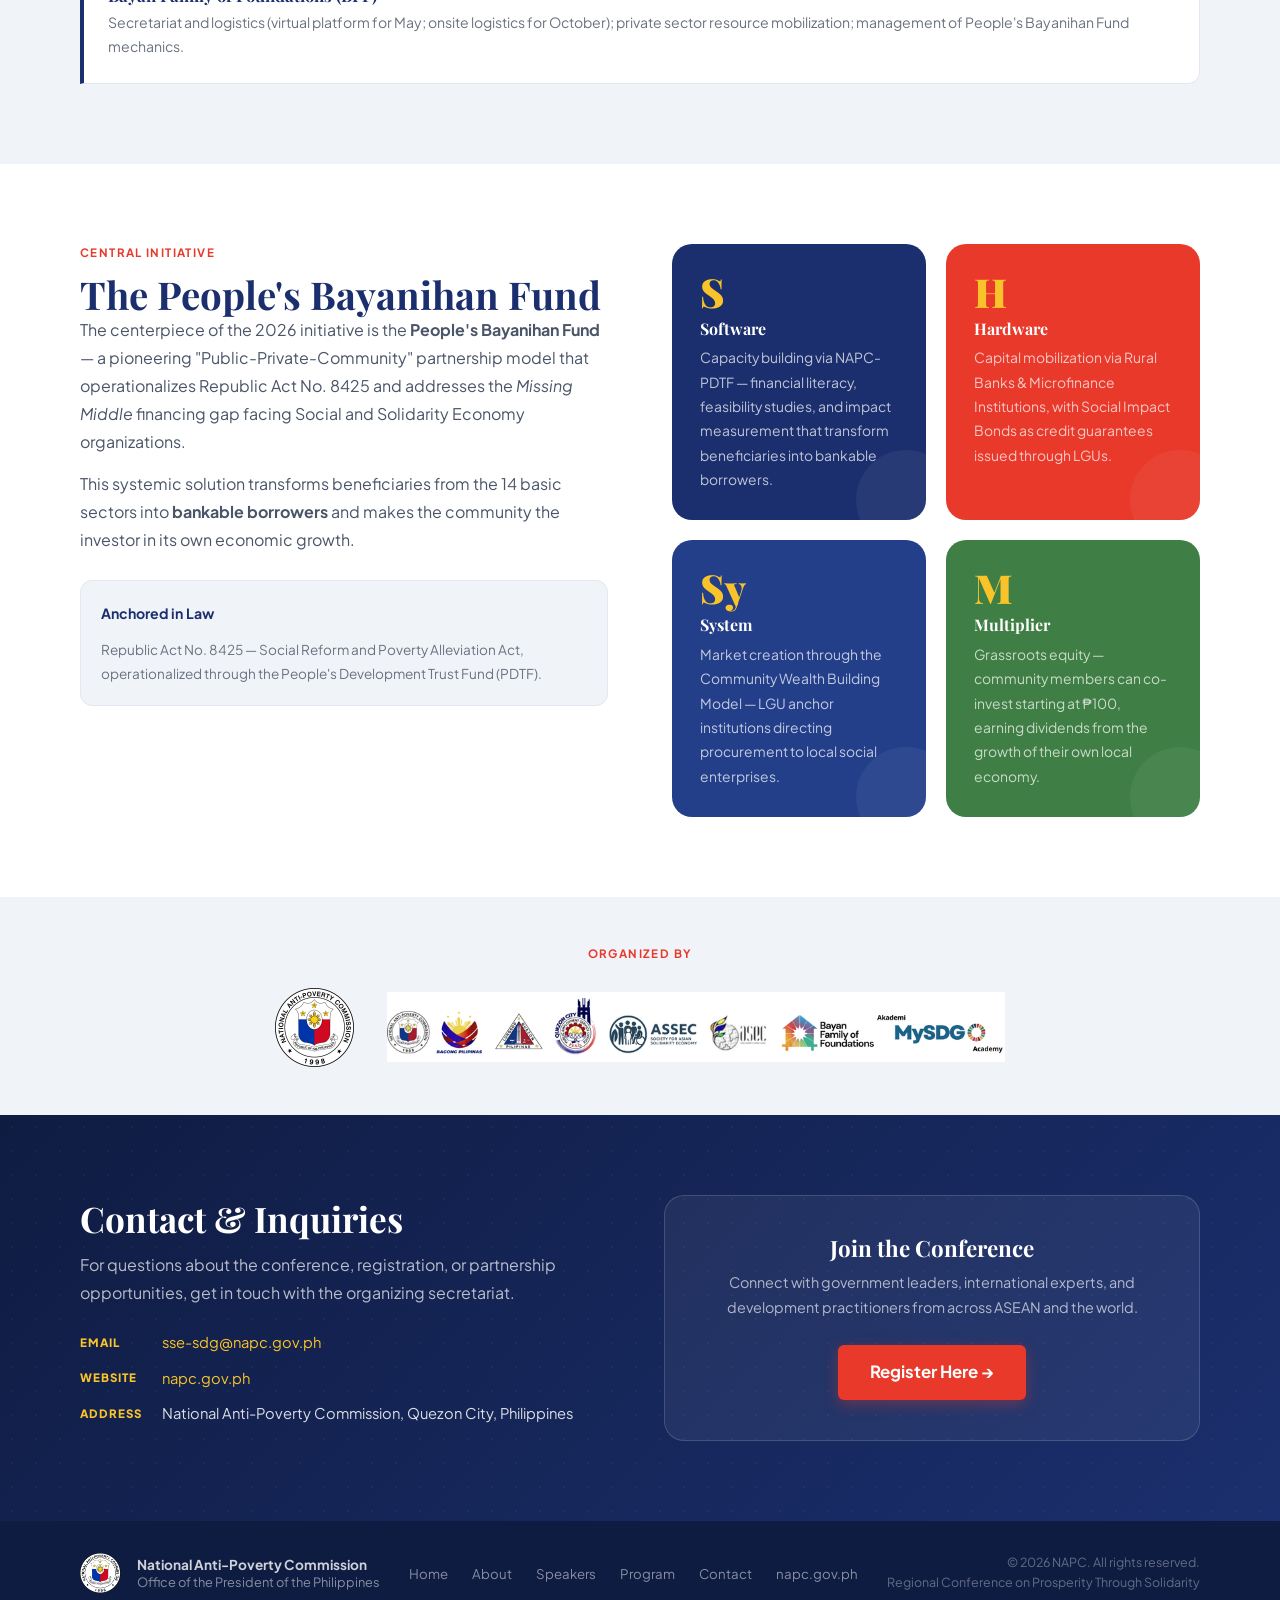
==== commit 97c2c869: "Update Phase 1 platform info to Zoom, Facebook, and YouTube" ====
--- a/about.html
+++ b/about.html
@@ -112,7 +112,7 @@
               <span class="badge badge--red">May 20–21, 2026</span>
               <span class="badge badge--navy">Fully Virtual</span>
             </div>
-            <p style="font-size:.9rem;color:var(--c-text-2);margin-bottom:1rem;">A high-level virtual gathering for top executives, policy leaders, and ASEAN sectoral body representatives. Utilizing NOC-ODGO Virtual Meeting Rooms via PICC.</p>
+            <p style="font-size:.9rem;color:var(--c-text-2);margin-bottom:1rem;">A high-level virtual gathering for top executives, policy leaders, and ASEAN sectoral body representatives. Available via Zoom, Facebook, and YouTube.</p>
             <ul>
               <li>Deliver immediate learning outcomes on the ASEAN SDG-SSE Roadmap and regional best practices</li>
               <li>Mobilize key stakeholders and secure high-level buy-in for the People's Bayanihan Fund</li>
--- a/css/styles.css
+++ b/css/styles.css
@@ -508,12 +508,15 @@
   margin-bottom: .85rem;
 }
 
+.hero__title span { color: var(--c-gold); }
+
 .hero__subtitle {
   font-family: var(--f-display);
   font-size: clamp(1.05rem, 2.2vw, 1.45rem);
-  color: var(--c-red);
-  font-style: italic;
-  font-weight: 700;
+  color: #F25043;
+  font-style: normal;
+  font-weight: 700;
+  letter-spacing: .04em;
   margin-bottom: 1.75rem;
 }
 
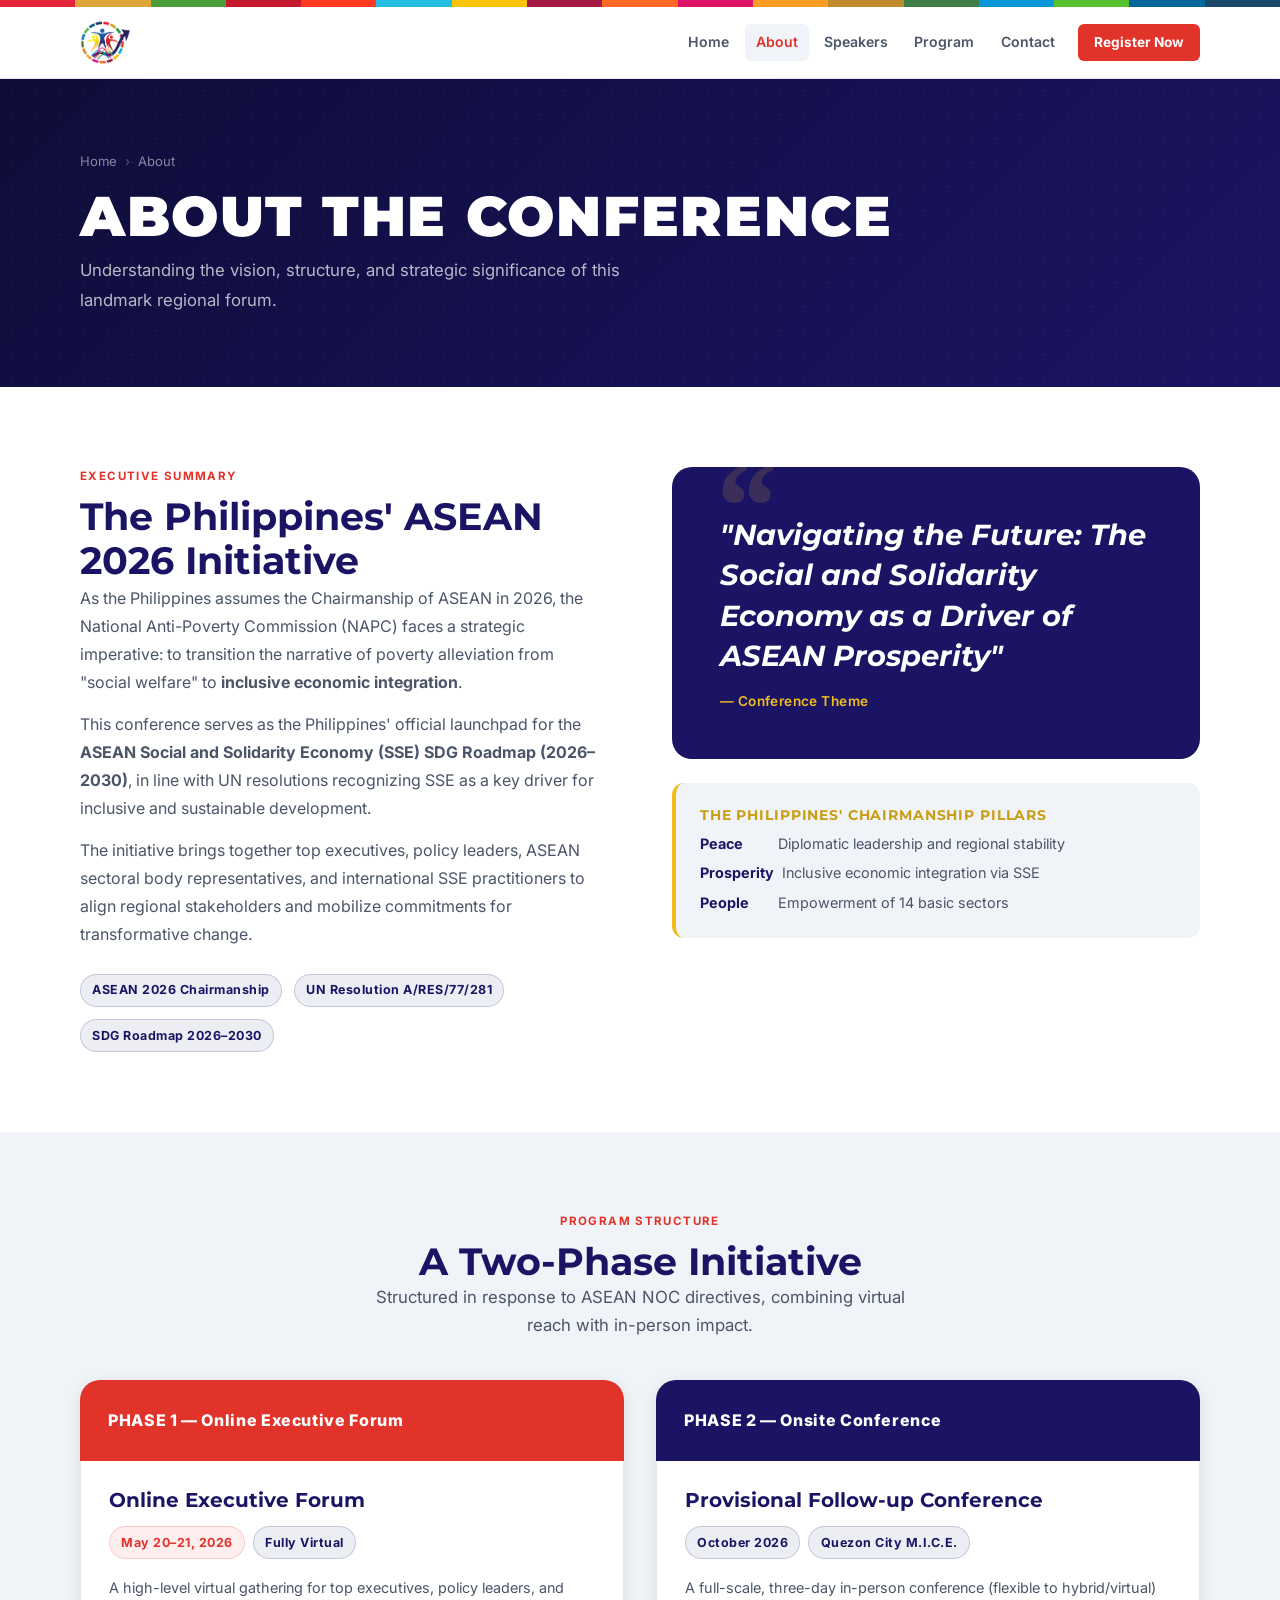
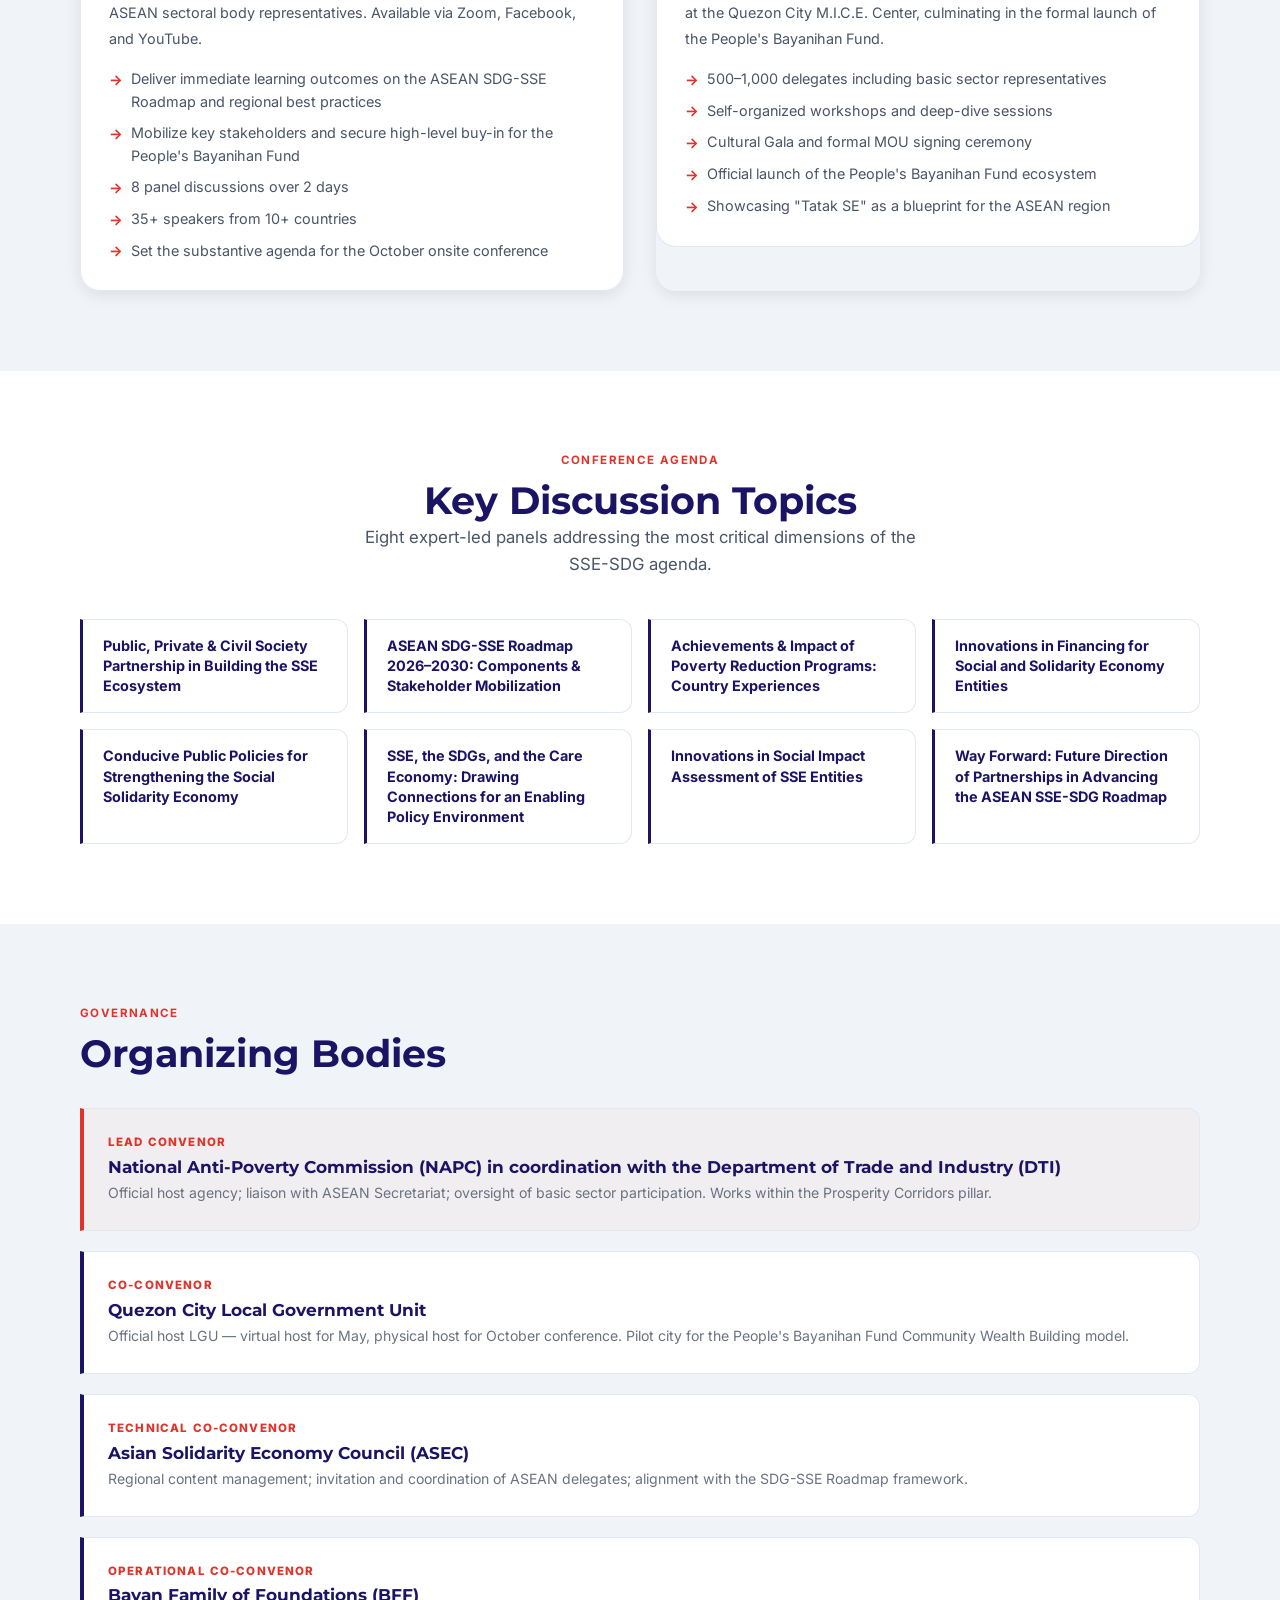
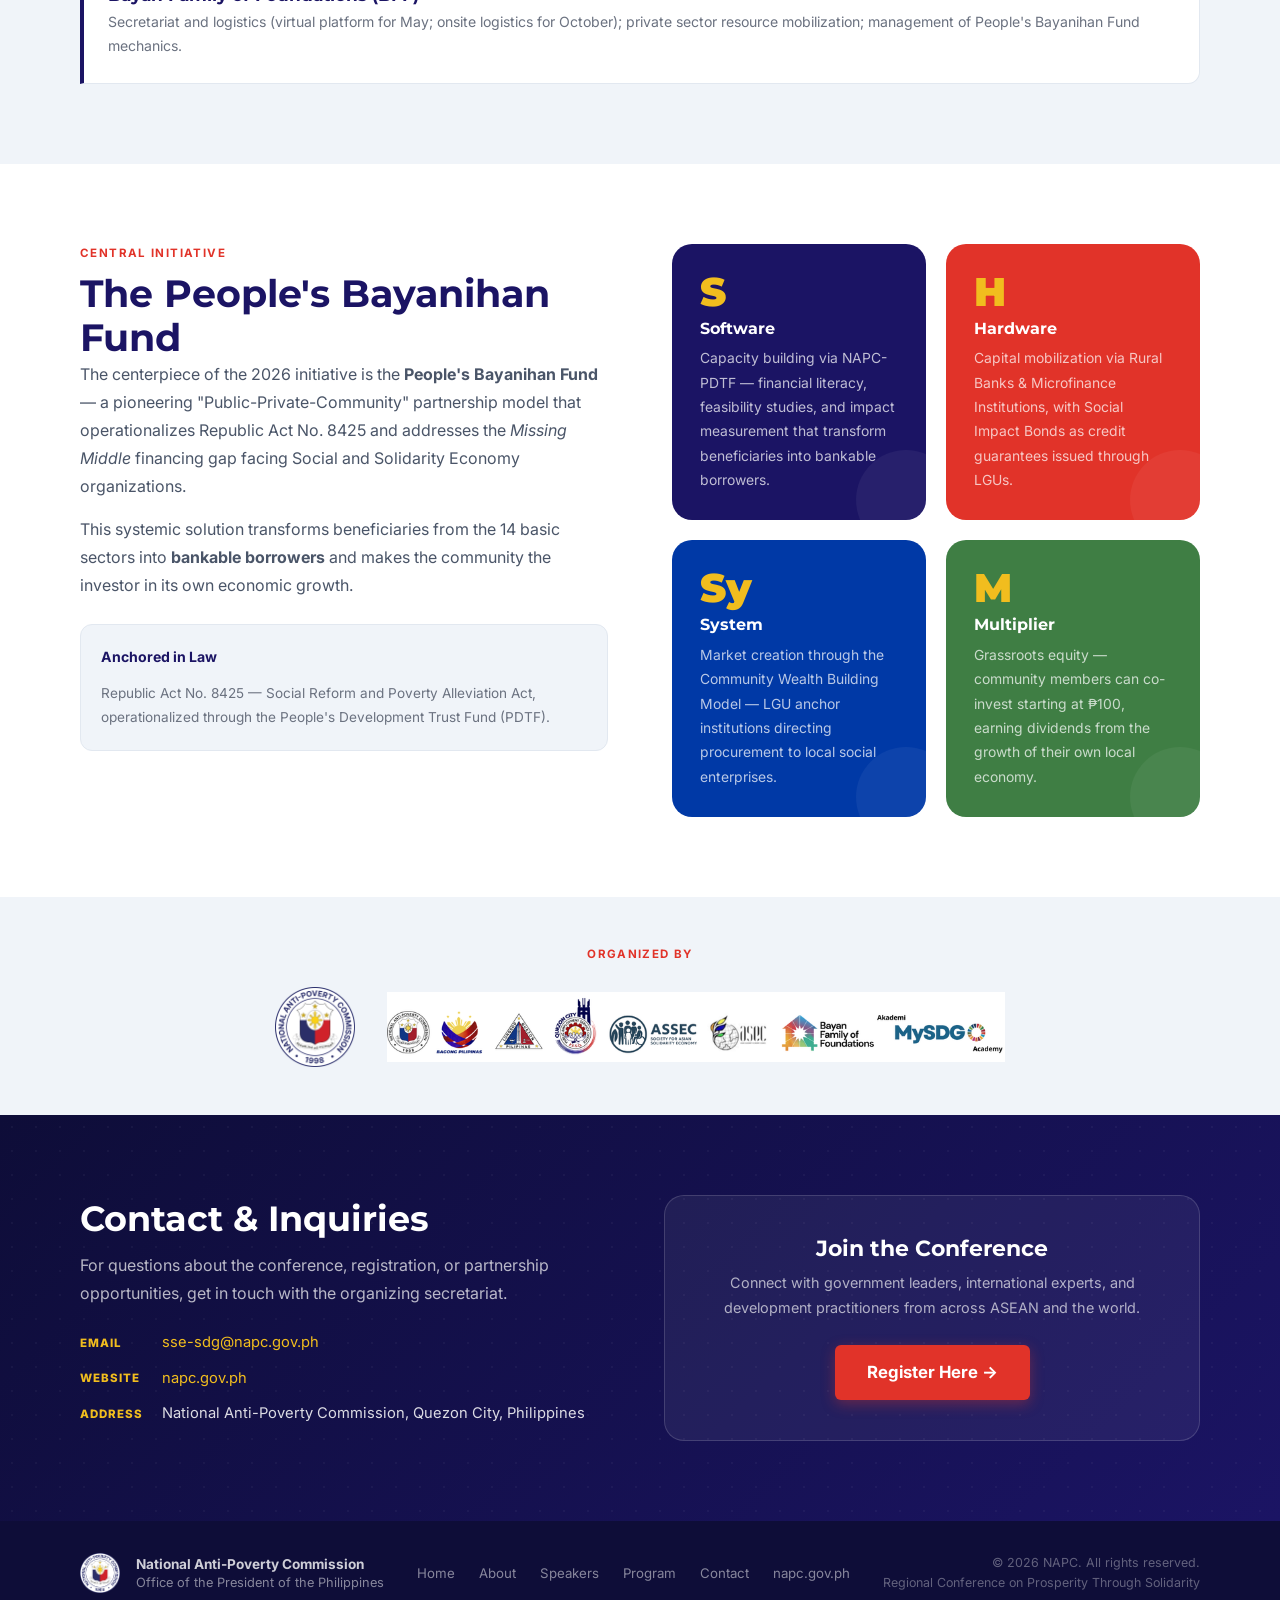
==== commit 744f92ca: "Apply brand guide: Montserrat+Inter fonts, updated color palette, new NAPC logo" ====
--- a/about.html
+++ b/about.html
@@ -8,7 +8,7 @@
   <link rel="icon" type="image/png" href="assets/ASEAN SSE-SDG Logos (1).png">
   <link rel="preconnect" href="https://fonts.googleapis.com">
   <link rel="preconnect" href="https://fonts.gstatic.com" crossorigin>
-  <link href="https://fonts.googleapis.com/css2?family=Barlow+Condensed:wght@800;900&family=Playfair+Display:ital,wght@0,700;0,900;1,700&family=Plus+Jakarta+Sans:wght@400;500;600;700;800&display=swap" rel="stylesheet">
+  <link href="https://fonts.googleapis.com/css2?family=Inter:wght@400;500;600;700;800&family=Montserrat:wght@400;600;700;800;900&display=swap" rel="stylesheet">
   <link rel="stylesheet" href="css/styles.css">
 </head>
 <body>
@@ -265,7 +265,7 @@
         <span class="section-label" style="text-align:center;display:block;">Organized by</span>
       </div>
       <div class="partners-logos">
-        <img src="assets/Seal_of_the_National_Anti-Poverty_Commission_Philippines.svg.png"
+        <img src="assets/napc logo new2026.png"
              alt="National Anti-Poverty Commission" class="napc-seal reveal">
         <img src="assets/NAPC Asean Event Social Media Cards.png"
              alt="Partner organizations" class="partners-strip reveal reveal-delay-1"
@@ -307,7 +307,7 @@
   <footer>
     <div class="footer-inner">
       <div class="footer-left">
-        <img src="assets/Seal_of_the_National_Anti-Poverty_Commission_Philippines.svg.png"
+        <img src="assets/napc logo new2026.png"
              alt="NAPC Seal" class="footer-logo">
         <div class="footer-brand">
           <strong>National Anti-Poverty Commission</strong>
--- a/css/styles.css
+++ b/css/styles.css
@@ -6,14 +6,14 @@
 
 /* ─── 1. Custom Properties ────────────────────────────────── */
 :root {
-  --c-navy:         #1B2F6E;
-  --c-navy-dark:    #0F1C42;
-  --c-navy-mid:     #243F8A;
-  --c-navy-light:   #2E509A;
-  --c-red:          #E8392A;
-  --c-red-dark:     #C42D20;
-  --c-gold:         #F9C42A;
-  --c-gold-dark:    #D4A520;
+  --c-navy:         #1b1464;
+  --c-navy-dark:    #0e0d38;
+  --c-navy-mid:     #0039a6;
+  --c-navy-light:   #1a4fbe;
+  --c-red:          #e13329;
+  --c-red-dark:     #b82820;
+  --c-gold:         #f1bd1e;
+  --c-gold-dark:    #c99e12;
   --c-white:        #FFFFFF;
   --c-surface:      #F0F4F9;
   --c-surface-alt:  #E8ECF3;
@@ -22,9 +22,9 @@
   --c-text-3:       #6B7280;
   --c-border:       #E2E8F0;
 
-  --f-display:      'Playfair Display', Georgia, serif;
-  --f-title:        'Barlow Condensed', 'Arial Narrow', sans-serif;
-  --f-sans:         'Plus Jakarta Sans', system-ui, sans-serif;
+  --f-display:      'Montserrat', sans-serif;
+  --f-title:        'Montserrat', sans-serif;
+  --f-sans:         'Inter', system-ui, sans-serif;
 
   --r-sm:   6px;
   --r-md:   12px;
@@ -34,7 +34,7 @@
   --s-sm:   0 1px 4px rgba(0,0,0,.07);
   --s-md:   0 4px 16px rgba(0,0,0,.09);
   --s-lg:   0 8px 40px rgba(0,0,0,.12);
-  --s-navy: 0 8px 32px rgba(27,47,110,.28);
+  --s-navy: 0 8px 32px rgba(27,17,100,.28);
 
   --ease:   cubic-bezier(0.4, 0, 0.2, 1);
   --nav-h:  72px;
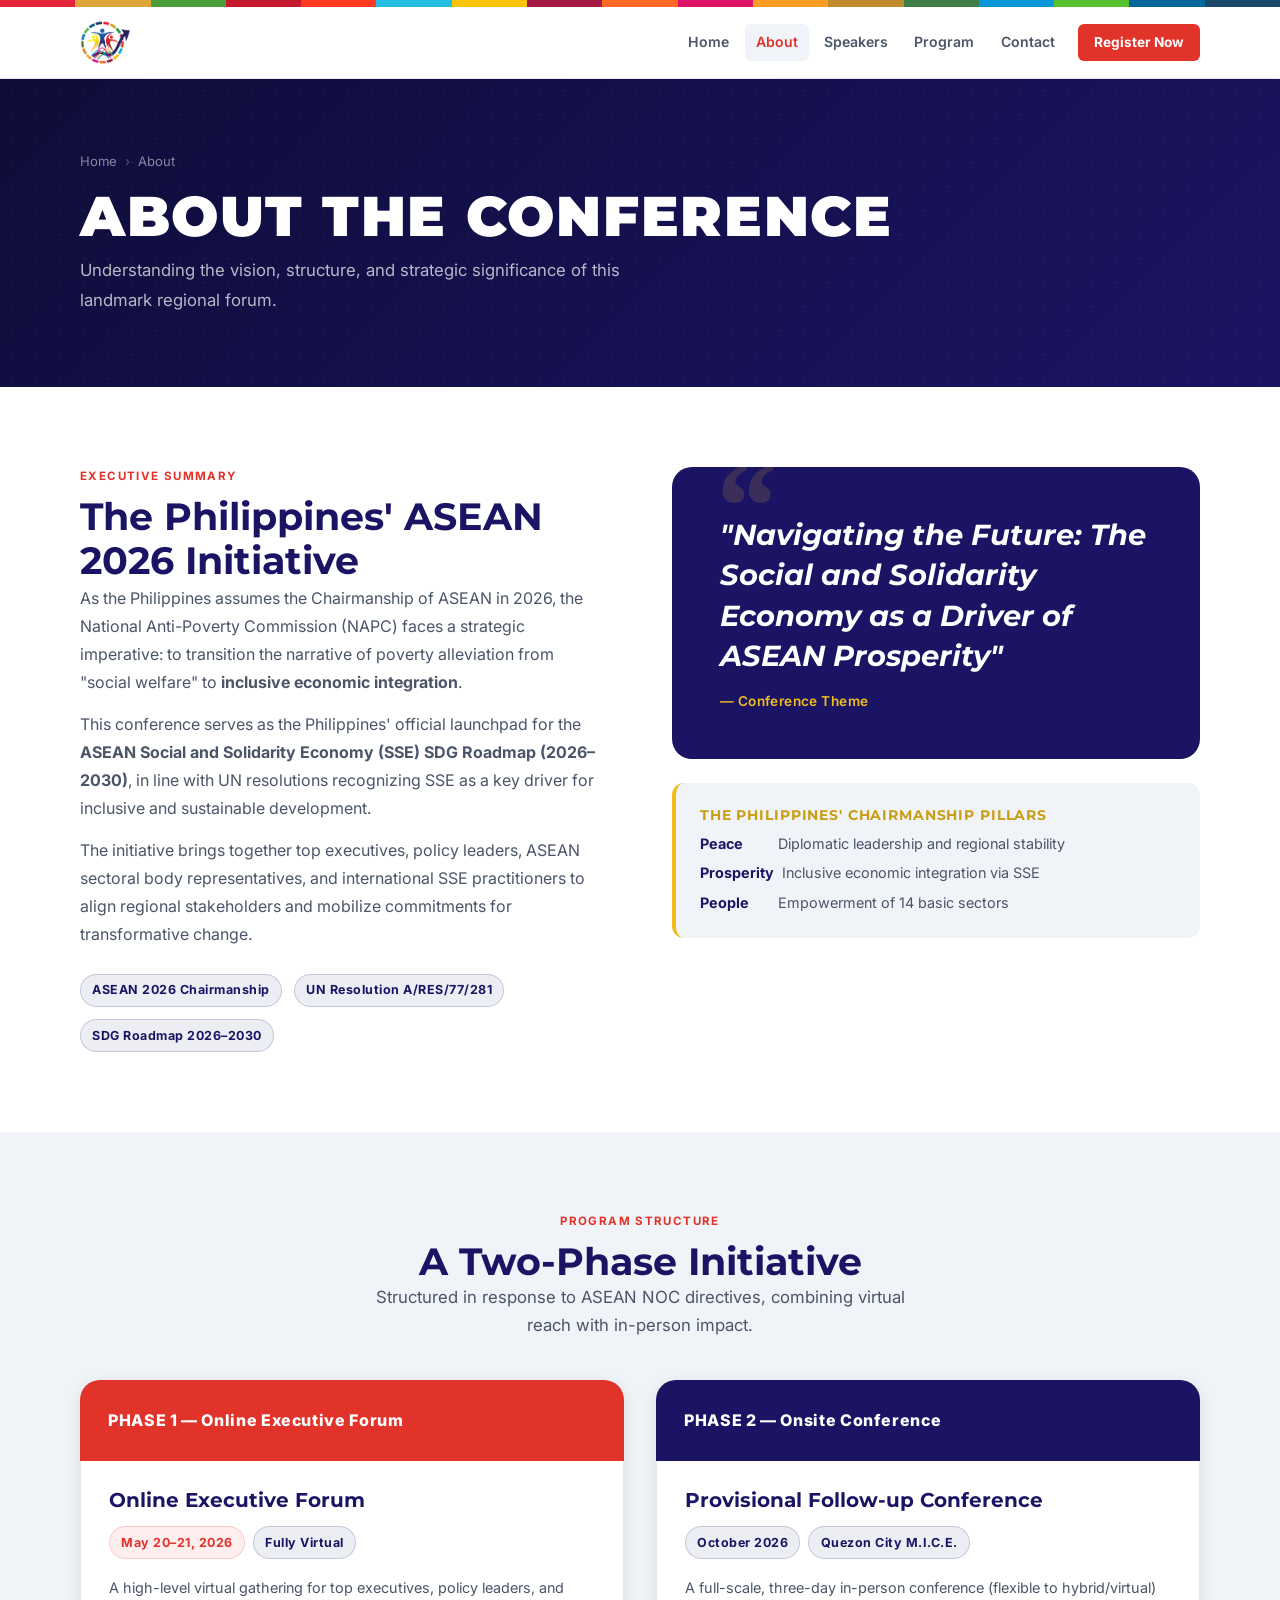
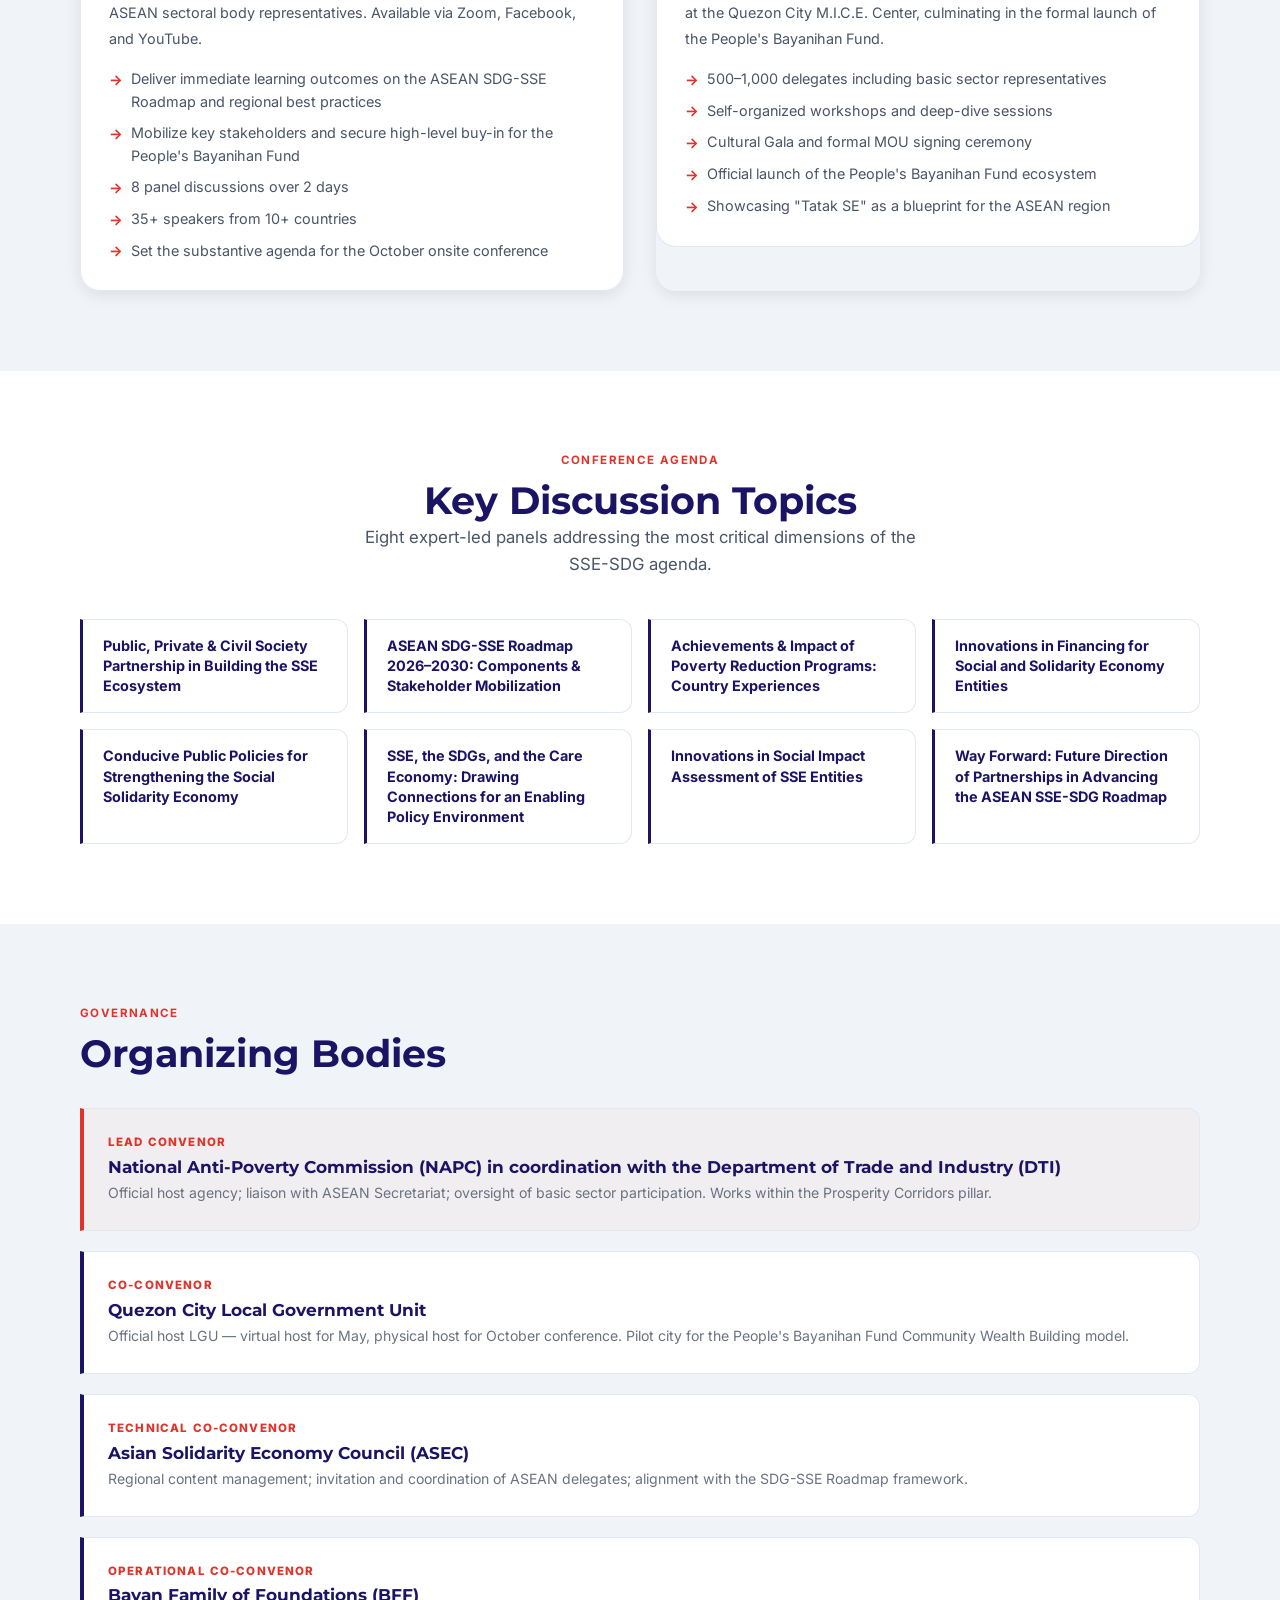
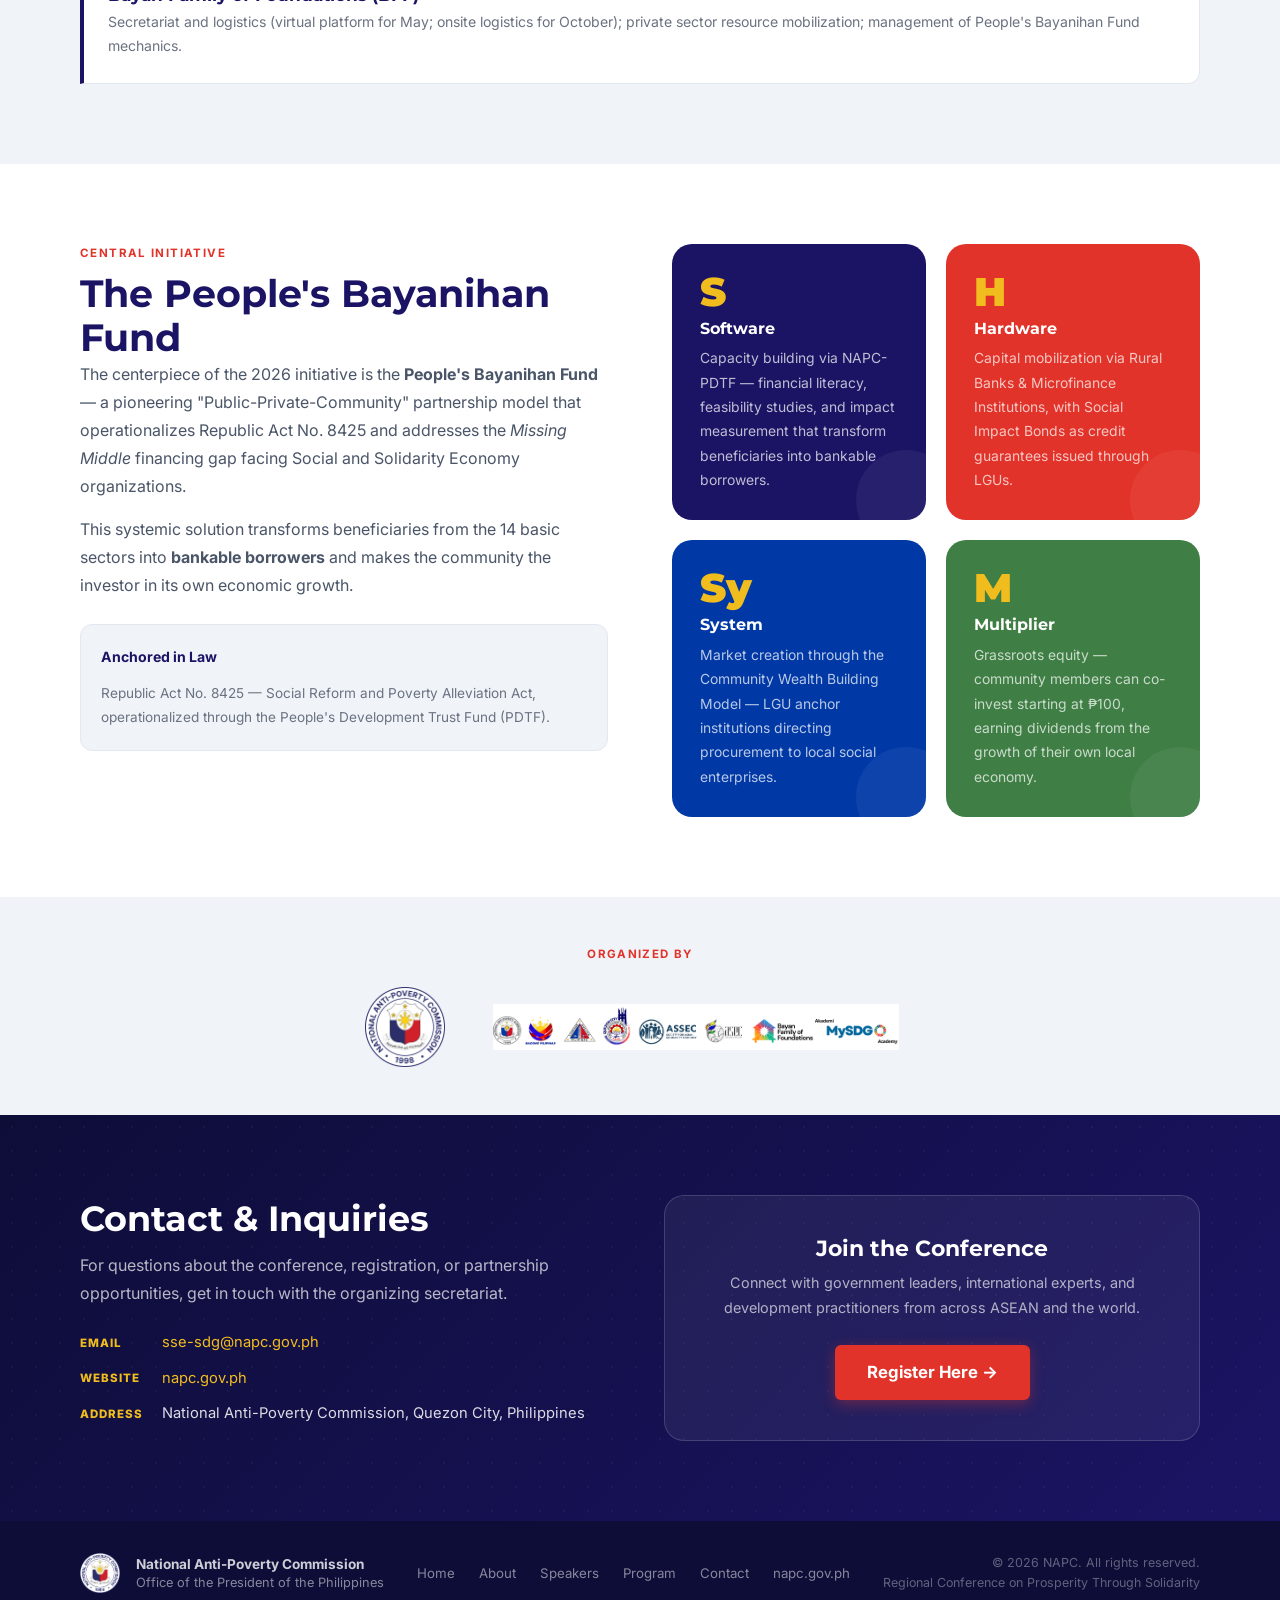
==== commit d6c27afb: "Update program and speakers per revised provisional program (v2) - Add Philippine National Anthem to" ====
--- a/about.html
+++ b/about.html
@@ -5,7 +5,7 @@
   <meta name="viewport" content="width=device-width, initial-scale=1.0">
   <meta name="description" content="About the Regional Conference on Prosperity Through Solidarity — the Philippines' flagship ASEAN 2026 event advancing the SSE-SDG Roadmap.">
   <title>About the Conference | Regional Conference on Prosperity Through Solidarity</title>
-  <link rel="icon" type="image/png" href="assets/ASEAN SSE-SDG Logos (1).png">
+  <link rel="icon" type="image/png" href="assets/final ASEAN SSE-SDG Logos.png">
   <link rel="preconnect" href="https://fonts.googleapis.com">
   <link rel="preconnect" href="https://fonts.gstatic.com" crossorigin>
   <link href="https://fonts.googleapis.com/css2?family=Inter:wght@400;500;600;700;800&family=Montserrat:wght@400;600;700;800;900&display=swap" rel="stylesheet">
--- a/css/styles.css
+++ b/css/styles.css
@@ -1140,15 +1140,22 @@
 }
 
 .partners-strip {
-  max-width: 100%;
+  display: flex;
+  align-items: center;
+  justify-content: center;
+  flex-wrap: nowrap;
+  gap: 0.5rem 1rem;
+  padding: 0.75rem 1rem;
+}
+
+.partner-logo {
+  height: 52px;
   width: auto;
-  max-height: 80px;
   object-fit: contain;
-  filter: grayscale(30%);
-  transition: filter .2s;
-}
-
-.partners-strip:hover { filter: grayscale(0%); }
+  transition: opacity .2s;
+}
+
+.partner-logo:hover { opacity: .8; }
 
 .napc-seal {
   width: 80px;
@@ -1426,6 +1433,10 @@
 }
 
 @media (max-width: 768px) {
+  .partners-logos { flex-direction: column; gap: 1.25rem; }
+  .partners-strip { flex-wrap: wrap; gap: 0.5rem 0.75rem; justify-content: center; }
+  .partner-logo { height: 36px !important; }
+
   .navbar__links { display: none; }
   .navbar__burger { display: flex; }
   .navbar__logo img { height: 38px; }
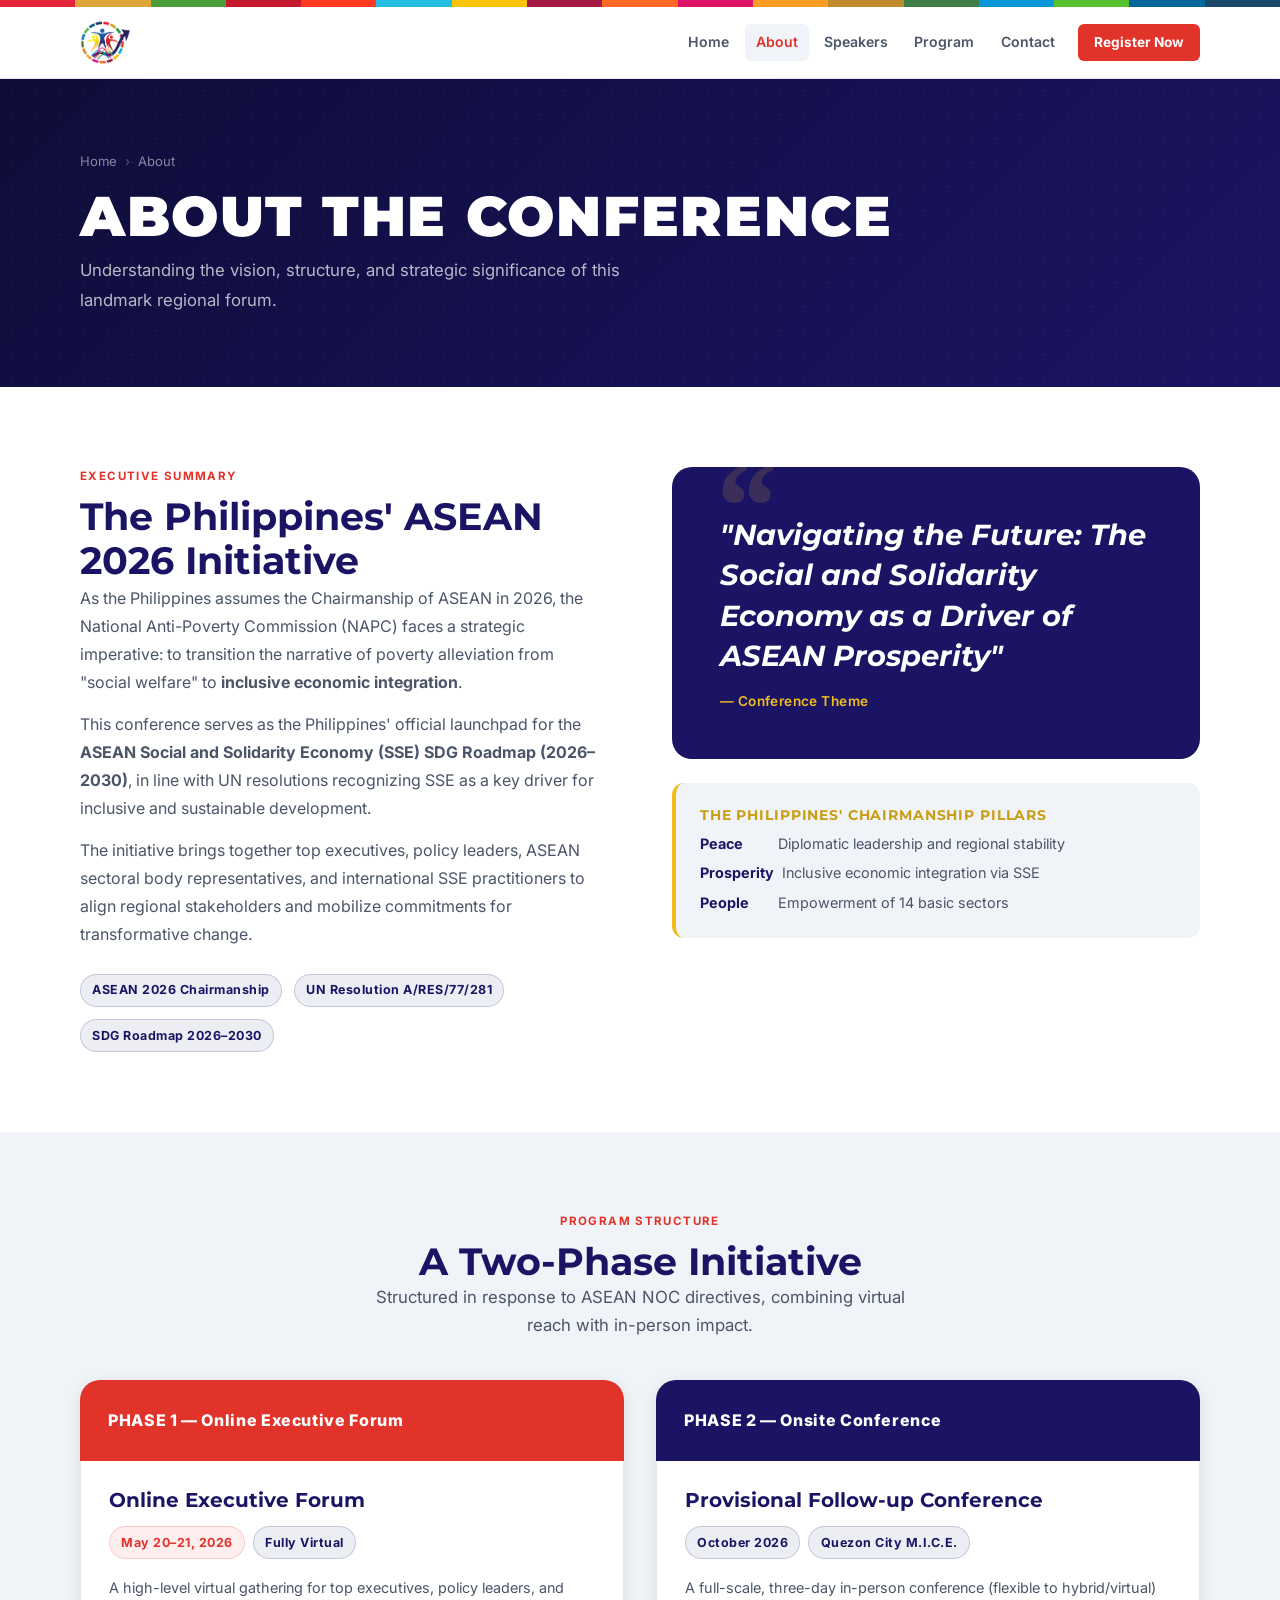
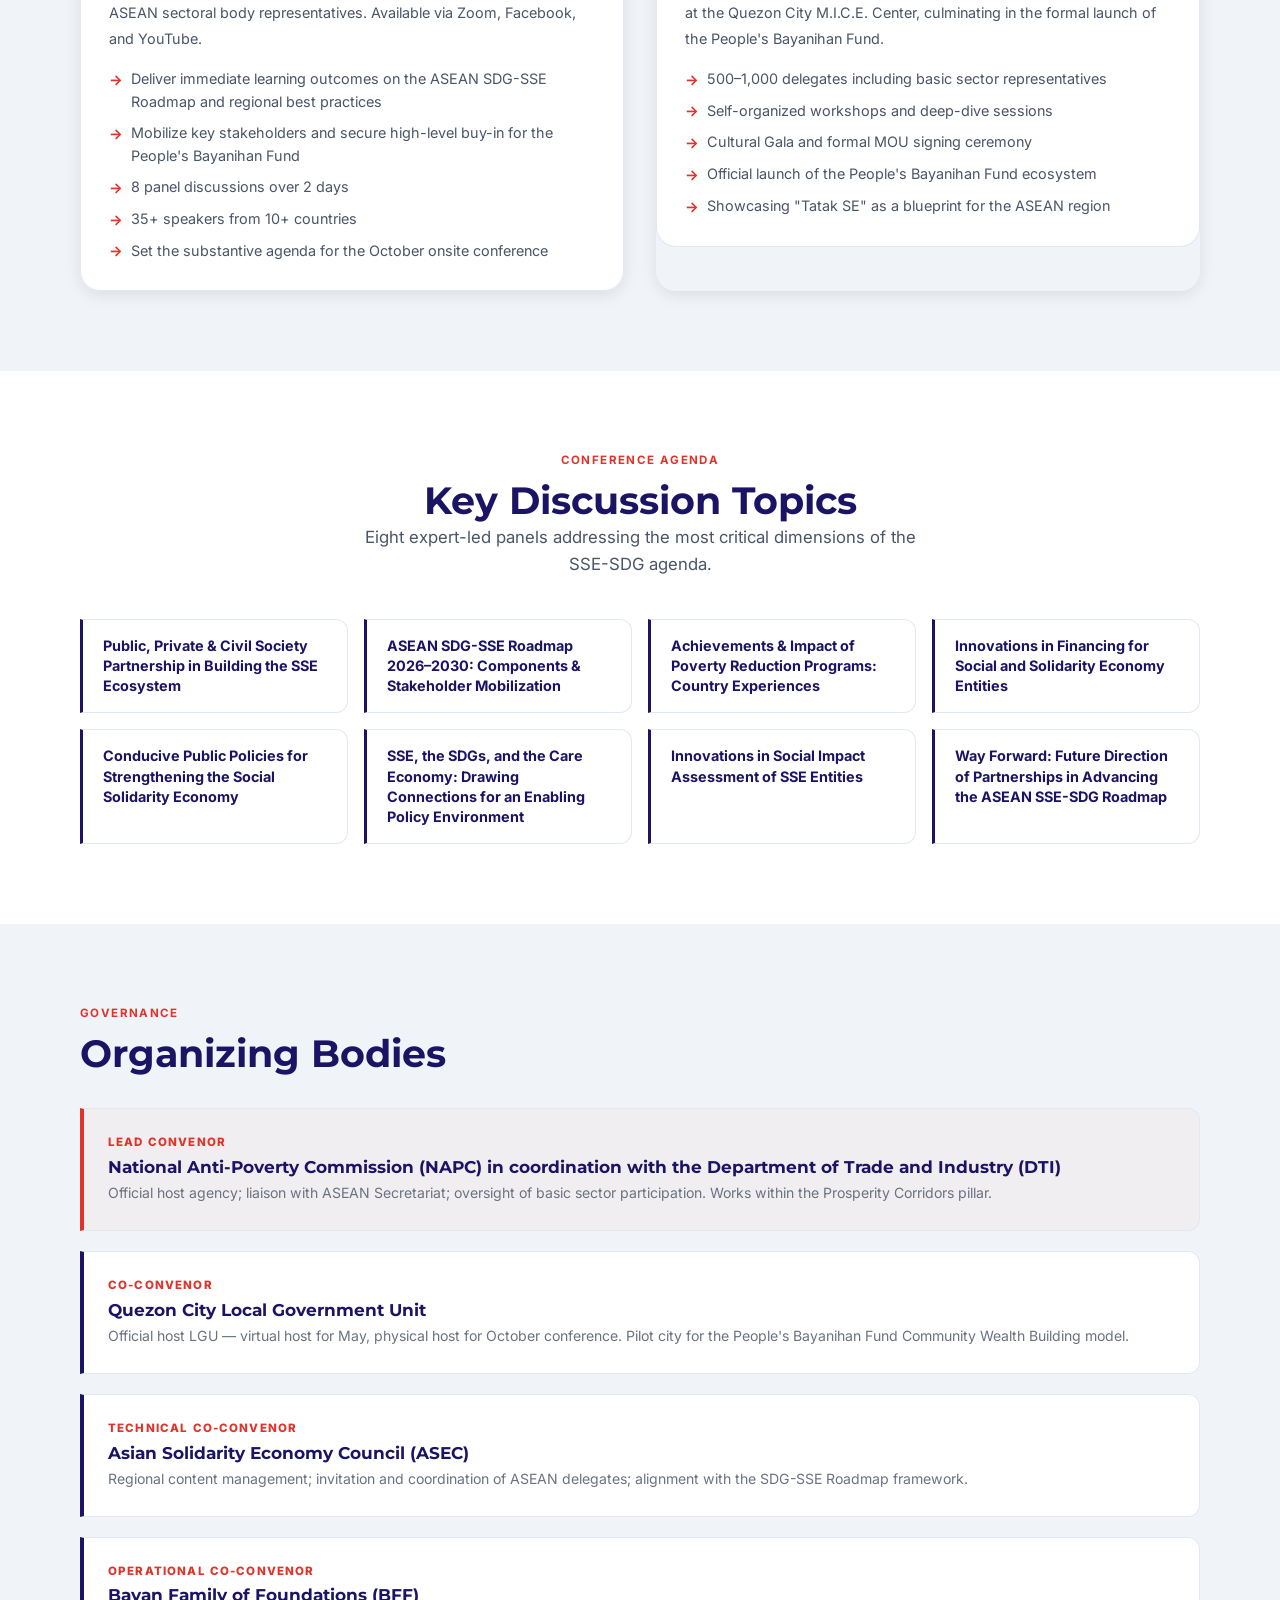
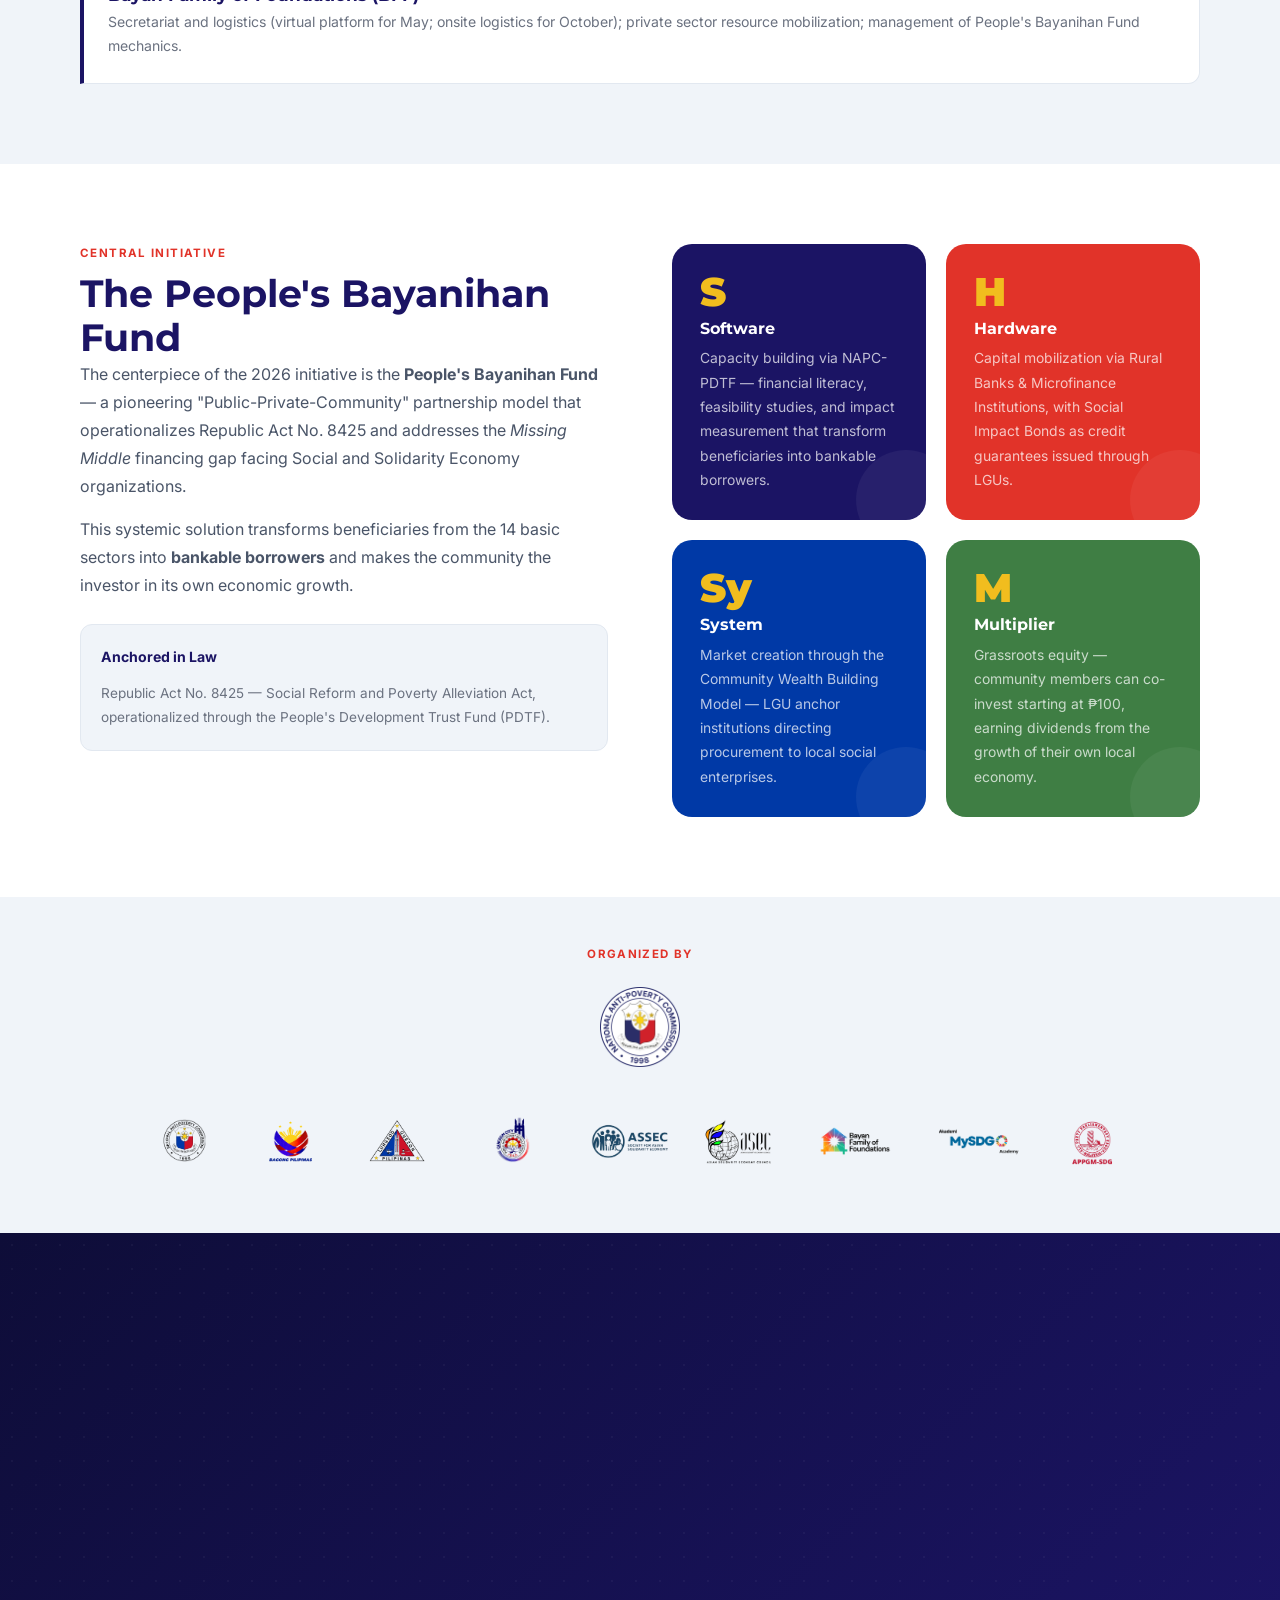
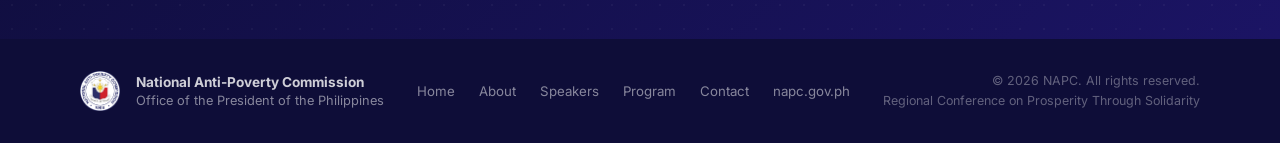
==== commit 8ce3b4ac: "Fix about page partner logos: replace strip image with individual PNGs Co-Authored-By: Claude Sonnet" ====
--- a/about.html
+++ b/about.html
@@ -267,9 +267,17 @@
       <div class="partners-logos">
         <img src="assets/napc logo new2026.png"
              alt="National Anti-Poverty Commission" class="napc-seal reveal">
-        <img src="assets/NAPC Asean Event Social Media Cards.png"
-             alt="Partner organizations" class="partners-strip reveal reveal-delay-1"
-             style="max-height:70px;">
+        <div class="partners-strip reveal reveal-delay-1">
+          <img src="assets/logos/napc.png"             alt="NAPC"                        class="partner-logo">
+          <img src="assets/logos/bagong pilipinas.png" alt="Bagong Pilipinas"             class="partner-logo">
+          <img src="assets/logos/qc lgu.png"           alt="Quezon City LGU"              class="partner-logo" style="height:47px;">
+          <img src="assets/logos/qc peso.png"          alt="QC PESO"                      class="partner-logo" style="height:62px;">
+          <img src="assets/logos/assec.png"            alt="ASSEC"                        class="partner-logo">
+          <img src="assets/logos/asec.png"             alt="ASEC"                         class="partner-logo">
+          <img src="assets/logos/bff.png"              alt="Bayan Family of Foundations"  class="partner-logo" style="height:60px;">
+          <img src="assets/logos/mysdg.png"            alt="MySDG Academy"                class="partner-logo" style="height:60px;">
+          <img src="assets/logos/appgm-sdg.png"        alt="APPGM-SDG"                    class="partner-logo">
+        </div>
       </div>
     </div>
   </section>
